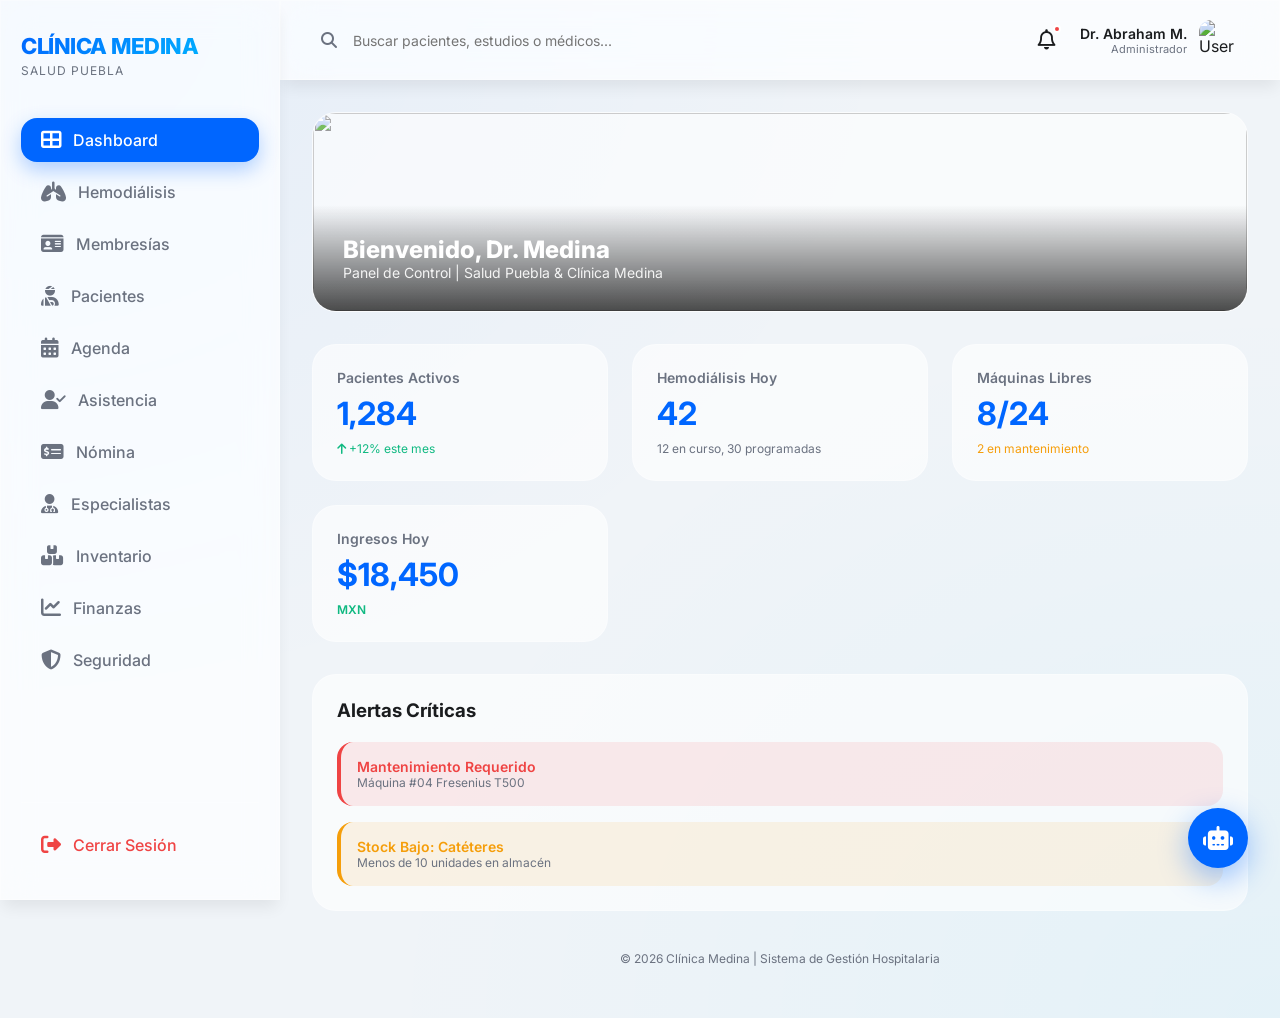
==== proyecto/proyecto/index.html @ ee951083 "Add files via upload" ====
<!DOCTYPE html>
<html lang="es">
<head>
    <meta charset="UTF-8">
    <meta name="viewport" content="width=device-width, initial-scale=1.0">
    <title>Salud Puebla | Clínica Medina OS</title>
    <link rel="stylesheet" href="style.css">
    <link rel="stylesheet" href="https://cdnjs.cloudflare.com/ajax/libs/font-awesome/6.4.0/css/all.min.css">
    <link href="https://fonts.googleapis.com/css2?family=Inter:wght@300;400;500;600;700;800&display=swap" rel="stylesheet">
    <script src="https://cdn.jsdelivr.net/npm/chart.js"></script>
    <script src="https://cdnjs.cloudflare.com/ajax/libs/html2pdf.js/0.10.1/html2pdf.bundle.min.js"></script>
</head>
<body>
    <div id="app">
        <!-- Sidebar Navigation -->
        <aside class="glass">
            <div class="brand">
                <h1>CLÍNICA MEDINA</h1>
                <p>Salud Puebla</p>
            </div>
            
            <nav class="nav-links">
                <a class="nav-item active" data-page="dashboard">
                    <i class="fas fa-th-large"></i>
                    <span>Dashboard</span>
                </a>
                <a class="nav-item" data-page="hemodialysis">
                    <i class="fas fa-lungs"></i>
                    <span>Hemodiálisis</span>
                </a>
                <a class="nav-item" data-page="memberships">
                    <i class="fas fa-id-card"></i>
                    <span>Membresías</span>
                </a>
                <a class="nav-item" data-page="patients">
                    <i class="fas fa-user-injured"></i>
                    <span>Pacientes</span>
                </a>
                <a class="nav-item" data-page="schedule">
                    <i class="fas fa-calendar-alt"></i>
                    <span>Agenda</span>
                </a>
                <a class="nav-item" data-page="attendance">
                    <i class="fas fa-user-check"></i>
                    <span>Asistencia</span>
                </a>
                <a class="nav-item" data-page="payroll">
                    <i class="fas fa-money-check-alt"></i>
                    <span>Nómina</span>
                </a>
                <a class="nav-item" data-page="specialists">
                    <i class="fas fa-user-md"></i>
                    <span>Especialistas</span>
                </a>
                <a class="nav-item" data-page="inventory">
                    <i class="fas fa-boxes"></i>
                    <span>Inventario</span>
                </a>
                <a class="nav-item" data-page="financial">
                    <i class="fas fa-chart-line"></i>
                    <span>Finanzas</span>
                </a>
                <a class="nav-item" data-page="security">
                    <i class="fas fa-shield-alt"></i>
                    <span>Seguridad</span>
                </a>
            </nav>

            <div style="margin-top: auto; padding-top: 20px; border-top: 1px solid var(--border);">
                <div class="nav-item" style="color: var(--danger);">
                    <i class="fas fa-sign-out-alt"></i>
                    <span>Cerrar Sesión</span>
                </div>
            </div>
        </aside>

        <!-- Main Content Wrapper -->
        <header class="glass">
            <div class="header-search">
                <i class="fas fa-search" style="color: var(--text-secondary); margin-right: 12px;"></i>
                <input type="text" placeholder="Buscar pacientes, estudios o médicos..." style="background: transparent; border: none; outline: none; width: 300px; font-size: 14px;">
            </div>
            <div class="header-actions" style="display: flex; align-items: center; gap: 24px;">
                <div class="notification-bell" style="position: relative; cursor: pointer;">
                    <i class="far fa-bell" style="font-size: 20px;"></i>
                    <span style="position: absolute; top: -5px; right: -5px; background: var(--danger); width: 8px; height: 8px; border-radius: 50%; border: 2px solid white;"></span>
                </div>
                <div class="user-profile" style="display: flex; align-items: center; gap: 12px; cursor: pointer;">
                    <div style="text-align: right;">
                        <p style="font-size: 14px; font-weight: 600;">Dr. Abraham M.</p>
                        <p style="font-size: 11px; color: var(--text-secondary);">Administrador</p>
                    </div>
                    <img src="https://ui-avatars.com/api/?name=Abraham+Medina&background=0066FF&color=fff" alt="User" style="width: 40px; height: 40px; border-radius: 12px; object-fit: cover;">
                </div>
            </div>
        </header>

        <main id="main-content">
            <!-- Sections will be injected here via script.js or defined as hidden divs -->
            
            <!-- Dashboard Overview -->
            <section id="page-dashboard" class="page-section active fade-in">
                <div class="glass-card" style="margin-bottom: 32px; padding: 0; overflow: hidden; height: 200px; position: relative;">
                    <img src="/Users/Bi5M/.gemini/antigravity/brain/7ccee8db-44fe-4745-b122-daf04850807d/hospital_dashboard_hero_1778372550651.png" style="width: 100%; height: 100%; object-fit: cover; opacity: 0.8;">
                    <div style="position: absolute; bottom: 0; left: 0; width: 100%; padding: 30px; background: linear-gradient(transparent, rgba(0,0,0,0.7)); color: white;">
                        <h2 style="font-weight: 800;">Bienvenido, Dr. Medina</h2>
                        <p style="font-size: 14px; opacity: 0.9;">Panel de Control | Salud Puebla & Clínica Medina</p>
                    </div>
                </div>

                <div class="stats-grid">
                    <div class="glass-card stat-card">
                        <span class="stat-label">Pacientes Activos</span>
                        <span class="stat-value">1,284</span>
                        <span style="font-size: 12px; color: var(--success);"><i class="fas fa-arrow-up"></i> +12% este mes</span>
                    </div>
                    <div class="glass-card stat-card">
                        <span class="stat-label">Hemodiálisis Hoy</span>
                        <span class="stat-value">42</span>
                        <span style="font-size: 12px; color: var(--text-secondary);">12 en curso, 30 programadas</span>
                    </div>
                    <div class="glass-card stat-card">
                        <span class="stat-label">Máquinas Libres</span>
                        <span class="stat-value">8/24</span>
                        <span style="font-size: 12px; color: var(--warning);">2 en mantenimiento</span>
                    </div>
                    <div class="glass-card stat-card">
                        <span class="stat-label">Ingresos Hoy</span>
                        <span class="stat-value">$18,450</span>
                        <span style="font-size: 12px; color: var(--success); font-weight: 600;">MXN</span>
                    </div>
                </div>

                <div style="margin-top: 24px;">
                    <div class="glass-card">
                        <h3 style="font-weight: 700; margin-bottom: 20px;">Alertas Críticas</h3>
                        <div style="display: flex; flex-direction: column; gap: 16px;">
                            <div style="background: rgba(239, 68, 68, 0.1); padding: 16px; border-radius: 16px; border-left: 4px solid var(--danger);">
                                <p style="font-weight: 600; font-size: 14px; color: var(--danger);">Mantenimiento Requerido</p>
                                <p style="font-size: 12px; color: var(--text-secondary);">Máquina #04 Fresenius T500</p>
                            </div>
                            <div style="background: rgba(245, 158, 11, 0.1); padding: 16px; border-radius: 16px; border-left: 4px solid var(--warning);">
                                <p style="font-weight: 600; font-size: 14px; color: var(--warning);">Stock Bajo: Catéteres</p>
                                <p style="font-size: 12px; color: var(--text-secondary);">Menos de 10 unidades en almacén</p>
                            </div>
                        </div>
                    </div>
                </div>
            </section>

            <!-- Other pages will be added dynamically or pre-defined -->
            <section id="page-hemodialysis" class="page-section fade-in">
                <h2 style="margin-bottom: 24px; font-weight: 800;">Panel de Control Hemodiálisis</h2>
                <div class="stats-grid" id="hemo-machines-grid">
                    <!-- Machines cards will be injected here -->
                </div>
            </section>

            <section id="page-memberships" class="page-section fade-in">
                <h2 style="margin-bottom: 24px; font-weight: 800;">Sistema de Membresías Salud Puebla</h2>
                <div class="stats-grid">
                    <div class="glass-card" style="border-top: 4px solid var(--primary);">
                        <h3>Individual</h3>
                        <p style="font-size: 24px; font-weight: 800; margin: 12px 0;">$350 MXN</p>
                        <ul style="font-size: 13px; color: var(--text-secondary); list-style: none; display: flex; flex-direction: column; gap: 8px;">
                            <li><i class="fas fa-check" style="color: var(--success);"></i> Consulta General Gratis</li>
                            <li><i class="fas fa-check" style="color: var(--success);"></i> 50% Ultrasonido</li>
                            <li><i class="fas fa-check" style="color: var(--success);"></i> 11va Hemodialisis Gratis</li>
                        </ul>
                    </div>
                    <div class="glass-card" style="border-top: 4px solid var(--secondary);">
                        <h3>Dúo</h3>
                        <p style="font-size: 24px; font-weight: 800; margin: 12px 0;">$450 MXN</p>
                        <ul style="font-size: 13px; color: var(--text-secondary); list-style: none; display: flex; flex-direction: column; gap: 8px;">
                            <li><i class="fas fa-check" style="color: var(--success);"></i> Beneficios para 2 personas</li>
                            <li><i class="fas fa-check" style="color: var(--success);"></i> 50% RX y Laboratorio</li>
                            <li><i class="fas fa-check" style="color: var(--success);"></i> Descuentos en Farmacia</li>
                        </ul>
                    </div>
                    <div class="glass-card" style="border-top: 4px solid var(--accent);">
                        <h3>Familiar</h3>
                        <p style="font-size: 24px; font-weight: 800; margin: 12px 0;">$499 MXN</p>
                        <ul style="font-size: 13px; color: var(--text-secondary); list-style: none; display: flex; flex-direction: column; gap: 8px;">
                            <li><i class="fas fa-check" style="color: var(--success);"></i> Hasta 4 integrantes</li>
                            <li><i class="fas fa-check" style="color: var(--success);"></i> 20% en Especialistas</li>
                            <li><i class="fas fa-check" style="color: var(--success);"></i> Ambulancia 24/7</li>
                        </ul>
                    </div>
                </div>
                
                <div class="glass-card" style="margin-top: 32px;">
                    <div style="display: flex; justify-content: space-between; align-items: center; margin-bottom: 24px;">
                        <h3 style="font-weight: 700;">Verificación de Membresía</h3>
                        <button class="glass" style="padding: 10px 20px; border-radius: 12px; background: var(--primary); color: white; border: none; font-weight: 600; cursor: pointer;">
                            <i class="fas fa-qrcode"></i> Escanear QR
                        </button>
                    </div>
                    <table style="width: 100%; border-collapse: collapse; text-align: left;">
                        <thead>
                            <tr style="color: var(--text-secondary); font-size: 12px; text-transform: uppercase; letter-spacing: 1px;">
                                <th style="padding: 16px 0;">Socio</th>
                                <th>ID Membresía</th>
                                <th>Tipo</th>
                                <th>Vencimiento</th>
                                <th>Estado</th>
                                <th>Acciones</th>
                            </tr>
                        </thead>
                        <tbody id="membership-list" style="font-size: 14px;">
                            <!-- Members injected here -->
                        </tbody>
                    </table>
                </div>
            </section>
            <section id="page-patients" class="page-section fade-in">
                <div style="display: flex; justify-content: space-between; align-items: center; margin-bottom: 24px;">
                    <h2 style="font-weight: 800;">Gestión de Pacientes</h2>
                    <button class="glass" onclick="openModal('add-patient-modal')" style="padding: 10px 20px; border-radius: 12px; background: var(--primary); color: white; border: none; font-weight: 600; cursor: pointer;">
                        <i class="fas fa-plus"></i> Nuevo Paciente
                    </button>
                </div>
                <div class="glass-card">
                    <div style="display: grid; grid-template-columns: repeat(auto-fill, minmax(300px, 1fr)); gap: 20px;" id="patients-list">
                        <!-- Patient profiles will be injected here -->
                    </div>
                </div>
            </section>

            <section id="page-specialists" class="page-section fade-in">
                <h2 style="margin-bottom: 24px; font-weight: 800;">Directorio de Especialistas</h2>
                <div style="display: grid; grid-template-columns: repeat(auto-fill, minmax(280px, 1fr)); gap: 24px;" id="specialists-grid">
                    <!-- Specialist cards injected here -->
                </div>
            </section>

            <section id="page-inventory" class="page-section fade-in">
                <div style="display: flex; justify-content: space-between; align-items: center; margin-bottom: 24px;">
                    <div>
                        <h2 style="font-weight: 800;">Inventario y Farmacia</h2>
                        <p style="color: var(--text-secondary); font-size: 14px;">Control de medicamentos e insumos de hemodiálisis</p>
                    </div>
                    <div style="display: flex; gap: 12px;">
                        <button class="glass" onclick="openModal('medina-inv-movement-modal')" style="padding: 10px 20px; border-radius: 12px; background: rgba(0, 102, 255, 0.1); color: var(--primary); border: 1px solid var(--primary); font-weight: 600; cursor: pointer;">
                            <i class="fas fa-exchange-alt"></i> Entrada/Salida
                        </button>
                        <button class="glass" onclick="openModal('medina-product-modal')" style="padding: 10px 20px; border-radius: 12px; background: var(--primary); color: white; border: none; font-weight: 600; cursor: pointer;">
                            <i class="fas fa-plus"></i> Nuevo Producto
                        </button>
                    </div>
                </div>

                <div class="stats-grid">
                    <div class="glass-card">
                        <span class="stat-label">Productos Totales</span>
                        <span class="stat-value" id="inv-total-products">0</span>
                    </div>
                    <div class="glass-card">
                        <span class="stat-label">Stock Crítico</span>
                        <span class="stat-value" id="inv-critical-stock" style="color: var(--danger);">0</span>
                    </div>
                    <div class="glass-card">
                        <span class="stat-label">Movimientos Hoy</span>
                        <span class="stat-value" id="inv-movements-today">0</span>
                    </div>
                </div>

                <div class="glass-card" style="margin-top: 24px;">
                    <h3 style="margin-bottom: 20px;">Existencias en Almacén</h3>
                    <div style="overflow-x: auto;">
                        <table style="width: 100%; border-collapse: collapse; text-align: left;">
                            <thead>
                                <tr style="color: var(--text-secondary); font-size: 11px; text-transform: uppercase;">
                                    <th style="padding: 12px 0;">Producto</th>
                                    <th>Categoría</th>
                                    <th>Lote</th>
                                    <th>Caducidad</th>
                                    <th>Gramaje</th>
                                    <th>Stock</th>
                                    <th>Acciones</th>
                                </tr>
                            </thead>
                            <tbody id="medina-inventory-tbody" style="font-size: 13px;"></tbody>
                        </table>
                    </div>
                </div>

                <div class="glass-card" style="margin-top: 24px;">
                    <h3 style="margin-bottom: 20px;">Historial de Movimientos</h3>
                    <div style="overflow-x: auto;">
                        <table style="width: 100%; border-collapse: collapse; text-align: left;">
                            <thead>
                                <tr style="color: var(--text-secondary); font-size: 11px; text-transform: uppercase;">
                                    <th style="padding: 12px 0;">Fecha</th>
                                    <th>Producto</th>
                                    <th>Tipo</th>
                                    <th>Cantidad</th>
                                    <th>Usuario</th>
                                </tr>
                            </thead>
                            <tbody id="medina-inv-movements-tbody" style="font-size: 13px;"></tbody>
                        </table>
                    </div>
                </div>
            </section>

            <section id="page-financial" class="page-section fade-in">
                <div style="display: flex; justify-content: space-between; align-items: center; margin-bottom: 24px;">
                    <h2 style="font-weight: 800;">Panel Financiero</h2>
                    <button class="glass" onclick="resetMedinaFinances()" style="padding: 10px 20px; border-radius: 12px; background: rgba(239, 68, 68, 0.1); color: var(--danger); border: 1px solid var(--danger); font-weight: 600; cursor: pointer;">
                        <i class="fas fa-sync-alt"></i> Reiniciar Mes
                    </button>
                </div>
                
                <div class="stats-grid">
                    <div class="glass-card">
                        <span class="stat-label">Ingresos Mensuales</span>
                        <span class="stat-value" id="medina-total-ingresos">$0</span>
                        <span style="font-size: 12px; color: var(--success);">Actualizado automáticamente</span>
                    </div>
                    <div class="glass-card">
                        <span class="stat-label">Egresos Mensuales (Gastos)</span>
                        <span class="stat-value" id="medina-total-gastos">$0</span>
                        <span style="font-size: 12px; color: var(--danger);">Gestionados este mes</span>
                    </div>
                    <div class="glass-card">
                        <span class="stat-label">Balance Neto</span>
                        <span class="stat-value" id="medina-balance-neto">$0</span>
                        <span id="medina-balance-status" style="font-size: 12px;">Saldo del periodo</span>
                    </div>
                </div>

                <!-- Ingresos y Egresos Forms -->
                <div style="display: grid; grid-template-columns: 1fr 1fr; gap: 24px; margin-top: 24px;">
                    <div class="glass-card">
                        <h3 style="margin-bottom: 20px; color: var(--success);">+ Registrar Ingreso</h3>
                        <div style="display: flex; flex-direction: column; gap: 15px;">
                            <input type="text" id="m-i-concepto" placeholder="Concepto de Ingreso" class="glass" style="padding: 12px; border-radius: 10px; border: 1px solid var(--border); outline: none;">
                            <div style="display: flex; gap: 10px;">
                                <input type="number" id="m-i-cantidad" placeholder="Monto ($)" class="glass" style="flex: 1; padding: 12px; border-radius: 10px; border: 1px solid var(--border); outline: none;">
                                <input type="date" id="m-i-fecha" class="glass" style="flex: 1; padding: 12px; border-radius: 10px; border: 1px solid var(--border); outline: none;">
                            </div>
                            <button onclick="saveMedinaIngreso()" style="width: 100%; padding: 12px; border-radius: 12px; background: var(--success); color: white; border: none; font-weight: 600; cursor: pointer;">
                                <i class="fas fa-plus-circle"></i> Guardar Ingreso
                            </button>
                        </div>
                    </div>
                    <div class="glass-card">
                        <h3 style="margin-bottom: 20px; color: var(--danger);">- Registrar Egreso</h3>
                        <div style="display: flex; flex-direction: column; gap: 15px;">
                            <input type="text" id="m-g-concepto" placeholder="Concepto de Gasto" class="glass" style="padding: 12px; border-radius: 10px; border: 1px solid var(--border); outline: none;">
                            <input type="text" id="m-g-motivo" placeholder="Motivo/Detalle" class="glass" style="padding: 12px; border-radius: 10px; border: 1px solid var(--border); outline: none;">
                            <div style="display: flex; gap: 10px;">
                                <input type="number" id="m-g-cantidad" placeholder="Monto ($)" class="glass" style="flex: 1; padding: 12px; border-radius: 10px; border: 1px solid var(--border); outline: none;">
                                <input type="date" id="m-g-fecha" class="glass" style="flex: 1; padding: 12px; border-radius: 10px; border: 1px solid var(--border); outline: none;">
                            </div>
                            <button onclick="saveMedinaGasto()" style="width: 100%; padding: 12px; border-radius: 12px; background: var(--danger); color: white; border: none; font-weight: 600; cursor: pointer;">
                                <i class="fas fa-minus-circle"></i> Guardar Gasto
                            </button>
                        </div>
                    </div>
                </div>

                <!-- History Tables -->
                <div style="display: grid; grid-template-columns: 1fr 1fr; gap: 24px; margin-top: 24px;">
                    <div class="glass-card">
                        <h3 style="margin-bottom: 20px;">Historial de Ingresos</h3>
                        <div style="overflow-x: auto; max-height: 400px;">
                            <table style="width: 100%; border-collapse: collapse; text-align: left;">
                                <thead>
                                    <tr style="color: var(--text-secondary); font-size: 11px; text-transform: uppercase;">
                                        <th style="padding: 12px 0;">Fecha</th>
                                        <th>Concepto</th>
                                        <th>Monto</th>
                                        <th></th>
                                    </tr>
                                </thead>
                                <tbody id="medina-ingresos-tbody" style="font-size: 13px;"></tbody>
                            </table>
                        </div>
                    </div>
                    <div class="glass-card">
                        <h3 style="margin-bottom: 20px;">Historial de Egresos</h3>
                        <div style="overflow-x: auto; max-height: 400px;">
                            <table style="width: 100%; border-collapse: collapse; text-align: left;">
                                <thead>
                                    <tr style="color: var(--text-secondary); font-size: 11px; text-transform: uppercase;">
                                        <th style="padding: 12px 0;">Fecha</th>
                                        <th>Concepto</th>
                                        <th>Monto</th>
                                        <th></th>
                                    </tr>
                                </thead>
                                <tbody id="medina-gastos-tbody" style="font-size: 13px;"></tbody>
                            </table>
                        </div>
                    </div>
                </div>
            </section>

            <section id="page-schedule" class="page-section fade-in">
                <div style="display: flex; justify-content: space-between; align-items: center; margin-bottom: 24px;">
                    <div>
                        <h2 style="font-weight: 800;">Agenda de Hemodiálisis</h2>
                        <p style="color: var(--text-secondary); font-size: 14px;">Control de máquinas y turnos semanales</p>
                    </div>
                    <div style="display: flex; gap: 20px;">
                        <div class="glass-card" style="padding: 10px 20px; display: flex; flex-direction: column; align-items: center;">
                            <span style="font-size: 11px; color: var(--text-secondary);">PACIENTES</span>
                            <span id="medina-count-patients" style="font-size: 18px; font-weight: 800;">0</span>
                        </div>
                        <div class="glass-card" style="padding: 10px 20px; display: flex; flex-direction: column; align-items: center;">
                            <span style="font-size: 11px; color: var(--text-secondary);">LIBRES</span>
                            <span id="medina-count-available" style="font-size: 18px; font-weight: 800;">0</span>
                        </div>
                    </div>
                </div>
                <div class="glass-card" id="medinaAgendaContainer" style="padding: 0; overflow: hidden; height: calc(100vh - 250px);"></div>
            </section>

            <!-- Attendance Section -->
            <section id="page-attendance" class="page-section fade-in">
                <div style="display: flex; justify-content: space-between; align-items: center; margin-bottom: 24px;">
                    <div>
                        <h2 style="font-weight: 800;">Control de Asistencia</h2>
                        <p style="color: var(--text-secondary); font-size: 14px;">Registro biométrico de entrada y salida del personal</p>
                    </div>
                </div>

                <div style="display: grid; grid-template-columns: 1fr 2fr; gap: 24px;">
                    <div class="glass-card">
                        <h3 style="margin-bottom: 20px;">Registrar Asistencia</h3>
                        <div style="display: flex; flex-direction: column; gap: 15px;">
                            <input type="text" id="att-staff-name" placeholder="Nombre Completo" class="glass" style="padding: 12px; border-radius: 10px; border: 1px solid var(--border); outline: none;">
                            <select id="att-type" class="glass" style="padding: 12px; border-radius: 10px; border: 1px solid var(--border);">
                                <option value="Entrada">Entrada</option>
                                <option value="Salida">Salida</option>
                            </select>
                            
                            <!-- Camera Preview -->
                            <div id="camera-container" class="glass" style="width: 100%; aspect-ratio: 4/3; border-radius: 12px; overflow: hidden; position: relative; background: #000; border: 1px solid var(--border);">
                                <video id="att-video" autoplay playsinline style="width: 100%; height: 100%; object-fit: cover;"></video>
                                <div id="camera-overlay" style="position: absolute; top: 10px; left: 10px; padding: 4px 10px; background: var(--primary); color: white; border-radius: 6px; font-size: 10px;">CÁMARA LISTA</div>
                                <button onclick="initMedinaCamera()" style="position: absolute; top: 10px; right: 10px; padding: 6px 12px; background: rgba(255,255,255,0.2); backdrop-filter: blur(10px); color: white; border: 1px solid rgba(255,255,255,0.3); border-radius: 8px; font-size: 10px; cursor: pointer; font-weight: 600;">
                                    <i class="fas fa-sync"></i> ACTIVAR CÁMARA
                                </button>
                            </div>
                            <canvas id="att-canvas" style="display: none;"></canvas>

                            <button onclick="registerMedinaAttendance()" style="width: 100%; padding: 12px; border-radius: 12px; background: var(--primary); color: white; border: none; font-weight: 600; cursor: pointer;">
                                <i class="fas fa-camera"></i> Registrar y Tomar Foto
                            </button>
                        </div>
                    </div>

                    <div class="glass-card">
                        <h3 style="margin-bottom: 20px;">Bitácora de Hoy</h3>
                        <div style="overflow-x: auto; max-height: 500px;">
                            <table style="width: 100%; border-collapse: collapse; text-align: left;">
                                <thead>
                                    <tr style="color: var(--text-secondary); font-size: 11px; text-transform: uppercase;">
                                        <th style="padding: 12px 0;">Foto</th>
                                        <th>Nombre</th>
                                        <th>Tipo</th>
                                        <th>Hora</th>
                                        <th>Acciones</th>
                                    </tr>
                                </thead>
                                <tbody id="medina-attendance-tbody" style="font-size: 13px;"></tbody>
                            </table>
                        </div>
                    </div>
                </div>
            </section>

            <!-- Payroll Section -->
            <section id="page-payroll" class="page-section fade-in">
                <div style="display: flex; justify-content: space-between; align-items: center; margin-bottom: 24px;">
                    <div>
                        <h2 style="font-weight: 800;">Gestión de Nómina</h2>
                        <p style="color: var(--text-secondary); font-size: 14px;">Administración de salarios y compensaciones del personal</p>
                    </div>
                    <button class="glass" id="btn-add-payroll" onclick="addMedinaPayrollEmployee()" style="padding: 10px 20px; border-radius: 12px; background: var(--primary); color: white; border: none; font-weight: 600; cursor: pointer;">
                        <i class="fas fa-plus"></i> Agregar Personal
                    </button>
                </div>

                <div style="display: grid; grid-template-columns: 300px 1fr; gap: 24px; min-height: 500px;">
                    <!-- Employee List -->
                    <div class="glass-card" style="padding: 0; overflow: hidden; display: flex; flex-direction: column;">
                        <div style="padding: 20px; border-bottom: 1px solid var(--border);">
                            <h4 style="font-weight: 700;">Personal (<span id="payroll-count">0</span>/10)</h4>
                        </div>
                        <div id="payroll-list" style="flex: 1; overflow-y: auto;">
                            <!-- List of employees -->
                        </div>
                    </div>

                    <!-- Breakdown Detail -->
                    <div id="payroll-detail-container" class="glass-card" style="display: none; flex-direction: column; gap: 20px;">
                        <div style="display: flex; justify-content: space-between; align-items: center;">
                            <h3 id="p-det-name" style="font-weight: 800; color: var(--primary);">Nombre del Empleado</h3>
                            <div style="display: flex; gap: 10px;">
                                <button onclick="downloadMedinaPayrollPDF()" style="background: rgba(0,102,255,0.1); border: 1px solid var(--primary); color: var(--primary); padding: 8px 15px; border-radius: 10px; cursor: pointer; font-size: 13px; font-weight: 600;">
                                    <i class="fas fa-file-pdf"></i> PDF
                                </button>
                                <button onclick="deleteMedinaPayrollEmployee()" style="background: transparent; border: none; color: var(--danger); cursor: pointer; font-size: 14px;">
                                    <i class="fas fa-trash"></i>
                                </button>
                            </div>
                        </div>

                        <!-- Period and Date -->
                        <div style="display: grid; grid-template-columns: 2fr 1fr; gap: 20px;">
                            <div class="glass" style="padding: 12px 15px; border-radius: 12px;">
                                <label style="font-size: 10px; color: var(--text-secondary); display: block; margin-bottom: 5px; font-weight: 700; text-transform: uppercase;">Periodo de Nómina (ej. Quincena 1-15)</label>
                                <input type="text" id="p-det-periodo" class="glass" placeholder="Quincena del 1-15 de Mayo" style="width: 100%; border: none; background: transparent; font-weight: 600; outline: none; border-bottom: 1px solid var(--border);">
                            </div>
                            <div class="glass" style="padding: 12px 15px; border-radius: 12px;">
                                <label style="font-size: 10px; color: var(--text-secondary); display: block; margin-bottom: 5px; font-weight: 700; text-transform: uppercase;">Fecha de Pago</label>
                                <input type="date" id="p-det-fecha-pago" class="glass" style="width: 100%; border: none; background: transparent; font-weight: 600; outline: none; border-bottom: 1px solid var(--border);">
                            </div>
                        </div>

                        <div style="display: grid; grid-template-columns: repeat(3, 1fr); gap: 20px;">
                            <div class="glass" style="padding: 20px; border-radius: 16px;">
                                <label style="font-size: 11px; color: var(--text-secondary); text-transform: uppercase; font-weight: 700;">Salario Quincenal</label>
                                <div style="display: flex; align-items: center; gap: 10px; margin-top: 5px;">
                                    <span style="font-size: 16px; font-weight: 700; color: var(--success);">$</span>
                                    <input type="number" id="p-det-quincena" oninput="updatePayrollCalculations()" class="glass" style="border: none; background: transparent; font-size: 20px; font-weight: 800; width: 100%; color: var(--text-primary); outline: none;">
                                </div>
                            </div>
                            <div class="glass" style="padding: 20px; border-radius: 16px; background: rgba(0,0,0,0.02);">
                                <label style="font-size: 11px; color: var(--text-secondary); text-transform: uppercase; font-weight: 700;">Diario (Auto)</label>
                                <div style="display: flex; align-items: center; gap: 10px; margin-top: 5px;">
                                    <span style="font-size: 16px; font-weight: 700; opacity: 0.5;">$</span>
                                    <input type="text" id="p-det-diario" readonly class="glass" style="border: none; background: transparent; font-size: 20px; font-weight: 800; width: 100%; outline: none; cursor: default;">
                                </div>
                            </div>
                            <div class="glass" style="padding: 20px; border-radius: 16px; background: rgba(0,0,0,0.02);">
                                <label style="font-size: 11px; color: var(--text-secondary); text-transform: uppercase; font-weight: 700;">Hora (Auto)</label>
                                <div style="display: flex; align-items: center; gap: 10px; margin-top: 5px;">
                                    <span style="font-size: 16px; font-weight: 700; opacity: 0.5;">$</span>
                                    <input type="text" id="p-det-hora" readonly class="glass" style="border: none; background: transparent; font-size: 20px; font-weight: 800; width: 100%; outline: none; cursor: default;">
                                </div>
                            </div>
                        </div>

                        <div style="display: grid; grid-template-columns: repeat(4, 1fr); gap: 15px;">
                            <div class="glass" style="padding: 12px; border-radius: 16px;">
                                <label style="font-size: 10px; color: var(--text-secondary); display: block; margin-bottom: 5px; font-weight: 700;">Faltas (Días)</label>
                                <input type="number" id="p-det-faltas" oninput="updatePayrollCalculations()" class="glass" style="width: 100%; padding: 8px; border-radius: 8px; border: 1px solid var(--border);">
                                <small style="display: block; margin-top: 5px; color: var(--danger); font-size: 10px; font-weight: 600;">Desc: -$<span id="p-det-faltas-desc">0</span></small>
                            </div>
                            <div class="glass" style="padding: 12px; border-radius: 16px;">
                                <label style="font-size: 10px; color: var(--text-secondary); display: block; margin-bottom: 5px; font-weight: 700;">Desc. Horas</label>
                                <input type="number" id="p-det-h-desc" oninput="updatePayrollCalculations()" class="glass" style="width: 100%; padding: 8px; border-radius: 8px; border: 1px solid var(--border);">
                                <small style="display: block; margin-top: 5px; color: var(--danger); font-size: 10px; font-weight: 600;">Desc: -$<span id="p-det-h-desc-monto">0</span></small>
                            </div>
                            <div class="glass" style="padding: 12px; border-radius: 16px;">
                                <label style="font-size: 10px; color: var(--text-secondary); display: block; margin-bottom: 5px; font-weight: 700;">Extras ($)</label>
                                <input type="number" id="p-det-extras" oninput="updatePayrollCalculations()" class="glass" style="width: 100%; padding: 8px; border-radius: 8px; border: 1px solid var(--border);">
                            </div>
                            <div class="glass" style="padding: 12px; border-radius: 16px;">
                                <label style="font-size: 10px; color: var(--text-secondary); display: block; margin-bottom: 5px; font-weight: 700;">Festivos ($)</label>
                                <input type="number" id="p-det-festivos" oninput="updatePayrollCalculations()" class="glass" style="width: 100%; padding: 8px; border-radius: 8px; border: 1px solid var(--border);">
                            </div>
                        </div>

                        <div style="display: grid; grid-template-columns: 1fr 1fr; gap: 15px;">
                            <div class="glass" style="padding: 12px; border-radius: 16px;">
                                <label style="font-size: 10px; color: var(--text-secondary); display: block; margin-bottom: 5px; font-weight: 700;">Otros Descuentos ($)</label>
                                <input type="number" id="p-det-otros" oninput="updatePayrollCalculations()" class="glass" style="width: 100%; padding: 8px; border-radius: 8px; border: 1px solid var(--border);">
                            </div>
                            <div class="glass" style="padding: 12px; border-radius: 16px;">
                                <label style="font-size: 10px; color: var(--text-secondary); display: block; margin-bottom: 5px; font-weight: 700;">Concepto del Descuento</label>
                                <input type="text" id="p-det-otros-concepto" placeholder="Ej: Préstamo, Uniforme..." class="glass" style="width: 100%; padding: 8px; border-radius: 8px; border: 1px solid var(--border);">
                            </div>
                        </div>

                        <div class="glass" style="padding: 15px; border-radius: 16px; margin-top: 10px;">
                            <label style="font-size: 11px; color: var(--text-secondary); display: block; margin-bottom: 5px; font-weight: 700;">Impuestos (%)</label>
                            <input type="number" id="p-det-impuestos" oninput="updatePayrollCalculations()" class="glass" style="width: 100%; padding: 10px; border-radius: 8px; border: 1px solid var(--border);">
                            <small style="display: block; margin-top: 5px; color: var(--danger); font-weight: 600;">Retención: -$<span id="p-det-impuestos-desc">0</span></small>
                        </div>

                        <div class="glass" style="margin-top: auto; padding: 25px; border-radius: 20px; background: linear-gradient(135deg, var(--primary), var(--secondary)); color: white; display: flex; justify-content: space-between; align-items: center;">
                            <div>
                                <h4 style="text-transform: uppercase; font-size: 12px; opacity: 0.8; font-weight: 700; letter-spacing: 1px;">Total Neto a Pagar</h4>
                                <span style="font-size: 36px; font-weight: 900;">$<span id="p-det-total">0</span></span>
                            </div>
                            <button onclick="saveMedinaPayrollData()" style="padding: 15px 30px; border-radius: 15px; background: white; color: var(--primary); border: none; font-weight: 800; cursor: pointer; box-shadow: 0 10px 20px rgba(0,0,0,0.1);">
                                <i class="fas fa-save"></i> Guardar Nómina
                            </button>
                        </div>
                    </div>

                    <!-- Placeholder if no one selected -->
                    <div id="payroll-placeholder" class="glass-card" style="display: flex; align-items: center; justify-content: center; flex-direction: column; gap: 15px; color: var(--text-secondary); opacity: 0.6;">
                        <i class="fas fa-users" style="font-size: 48px;"></i>
                        <p>Seleccione un empleado para ver el desglose</p>
                    </div>
                </div>
            </section>

            <section id="page-security" class="page-section fade-in">
                <h2 style="margin-bottom: 24px; font-weight: 800;">Seguridad y Acceso</h2>
                <div class="glass-card" style="max-width: 500px;">
                    <h3>Control de Acceso Staff</h3>
                    <p style="color: var(--text-secondary); font-size: 14px; margin-bottom: 20px;">Permisos de administradores.</p>
                    <div style="display: flex; flex-direction: column; gap: 12px;">
                        <div class="glass" style="padding: 15px; border-radius: 12px; display: flex; justify-content: space-between; align-items: center;">
                            <div>
                                <p style="font-weight: 600;">Dr. Abraham Medina</p>
                                <p style="font-size: 12px; color: var(--text-secondary);">Administrador Senior</p>
                            </div>
                            <span style="background: var(--primary); color: white; padding: 4px 10px; border-radius: 8px; font-size: 11px;">FULL ACCESS</span>
                        </div>
                    </div>
                </div>
            </section>

            <footer style="margin-top: auto; padding-top: 40px; text-align: center; color: var(--text-secondary); font-size: 12px; padding-bottom: 20px;">
                <p>&copy; 2026 Clínica Medina | Sistema de Gestión Hospitalaria</p>
            </footer>
        </main>

        <!-- Agenda Modal -->
        <div id="medinaAgendaModal" class="modal-overlay" style="display: none;">
            <div class="glass-card modal-content" style="width: 450px;">
                <div style="display: flex; justify-content: space-between; align-items: center; margin-bottom: 24px;">
                    <h3 id="medina-apm-title">Detalles del Turno</h3>
                    <i class="fas fa-times" onclick="closeMedinaAgendaModal()" style="cursor: pointer; opacity: 0.6;"></i>
                </div>
                <div style="display: flex; flex-direction: column; gap: 15px;">
                    <input type="hidden" id="m-apm-day">
                    <input type="hidden" id="m-apm-time">
                    <input type="hidden" id="m-apm-machine">
                    <input type="text" id="m-apm-name" placeholder="Nombre completo" class="glass" style="padding: 12px; border-radius: 10px; border: 1px solid var(--border); outline: none;">
                    <div style="display: flex; gap: 10px;">
                        <select id="m-apm-type" class="glass" style="flex:1; padding: 12px; border-radius: 10px; border: 1px solid var(--border);">
                            <option value="fijo">Fijo</option>
                            <option value="ocasion">Ocasión</option>
                        </select>
                        <select id="m-apm-status" class="glass" style="flex:1; padding: 12px; border-radius: 10px; border: 1px solid var(--border);">
                            <option value="confirmado">Confirmado</option>
                            <option value="en-sesion">En Sesión</option>
                        </select>
                    </div>
                    <textarea id="m-apm-obs" placeholder="Observaciones..." class="glass" style="padding: 12px; border-radius: 10px; border: 1px solid var(--border); min-height: 80px;"></textarea>
                    <div style="display: flex; gap: 10px;">
                        <button id="m-apm-delete" onclick="deleteMedinaAgendaItem()" style="flex:1; padding: 12px; border-radius: 10px; border: 1px solid var(--danger); color: var(--danger); background: transparent;">Borrar</button>
                        <button onclick="saveMedinaAgendaItem()" style="flex:2; padding: 12px; border-radius: 10px; background: var(--primary); color: white; border: none;">Guardar</button>
                    </div>
                </div>
            </div>
        </div>

        <!-- AI Assistant and other modals -->
        <div id="ai-assistant"><i class="fas fa-robot"></i></div>
        <div id="ai-modal" class="glass" style="position: fixed; bottom: 100px; right: 32px; width: 350px; height: 500px; border-radius: 24px; display: none; z-index: 1001; overflow: hidden; box-shadow: var(--shadow-lg);">
            <div style="padding: 20px; background: var(--primary); color: white; display: flex; justify-content: space-between; align-items: center;">
                <span style="font-weight: 600;">Medina AI Staff</span>
                <i class="fas fa-times" id="close-ai" style="cursor: pointer;"></i>
            </div>
            <div id="ai-chat" style="flex: 1; padding: 20px; overflow-y: auto; display: flex; flex-direction: column; gap: 12px;"></div>
        </div>
    </div>

    <!-- Patient Files Modal -->
    <div id="patient-files-modal" class="modal-overlay" style="display: none;">
        <div class="glass-card modal-content" style="width: 500px;">
            <div style="display: flex; justify-content: space-between; align-items: center; margin-bottom: 20px;">
                <h3 id="modal-patient-name">Expediente</h3>
                <i class="fas fa-times" onclick="closeModal('patient-files-modal')" style="cursor: pointer;"></i>
            </div>
            <div id="files-list" style="display: flex; flex-direction: column; gap: 12px; margin-bottom: 20px;"></div>
            <input type="file" id="file-input" accept="application/pdf" style="display: none;">
            <button class="glass" onclick="document.getElementById('file-input').click()" style="width: 100%; padding: 12px; border-radius: 12px; background: var(--primary); color: white; border: none;">Subir PDF</button>
        </div>
    </div>

    <!-- Add Patient Modal -->
    <div id="add-patient-modal" class="modal-overlay" style="display: none;">
        <div class="glass-card modal-content" style="width: 400px;">
            <div style="display: flex; justify-content: space-between; align-items: center; margin-bottom: 20px;">
                <h3>Nuevo Paciente</h3>
                <i class="fas fa-times" onclick="closeModal('add-patient-modal')" style="cursor: pointer;"></i>
            </div>
            <div style="display: flex; flex-direction: column; gap: 15px;">
                <input type="text" id="new-patient-name" placeholder="Nombre" class="glass" style="padding: 12px; border-radius: 10px; border: 1px solid var(--border);">
                <input type="number" id="new-patient-age" placeholder="Edad" class="glass" style="padding: 12px; border-radius: 10px; border: 1px solid var(--border);">
                <input type="text" id="new-patient-diagnosis" placeholder="Diagnóstico" class="glass" style="padding: 12px; border-radius: 10px; border: 1px solid var(--border);">
                <button onclick="saveNewPatient()" style="width: 100%; padding: 12px; border-radius: 12px; background: var(--primary); color: white; border: none;">Guardar</button>
            </div>
        </div>
    </div>

    <!-- Medina Product Modal -->
    <div id="medina-product-modal" class="modal-overlay" style="display: none;">
        <div class="glass-card modal-content" style="width: 450px;">
            <div style="display: flex; justify-content: space-between; align-items: center; margin-bottom: 24px;">
                <h3 style="font-weight: 700;">Nuevo Producto / Insumo</h3>
                <i class="fas fa-times" onclick="closeModal('medina-product-modal')" style="cursor: pointer; opacity: 0.6;"></i>
            </div>
            <div style="display: flex; flex-direction: column; gap: 15px;">
                <input type="text" id="m-p-name" placeholder="Nombre del Producto" class="glass" style="padding: 12px; border-radius: 10px; border: 1px solid var(--border); outline: none;">
                <select id="m-p-category" class="glass" style="padding: 12px; border-radius: 10px; border: 1px solid var(--border);">
                    <option value="Medicamento">Medicamento</option>
                    <option value="Hemodiálisis">Insumo Hemodiálisis</option>
                    <option value="General">General</option>
                </select>
                <div style="display: flex; gap: 10px;">
                    <input type="text" id="m-p-lote" placeholder="Lote" class="glass" style="flex:1; padding: 12px; border-radius: 10px; border: 1px solid var(--border);">
                    <input type="text" id="m-p-gramaje" placeholder="Gramaje / ML" class="glass" style="flex:1; padding: 12px; border-radius: 10px; border: 1px solid var(--border);">
                </div>
                <div class="form-group">
                    <label style="font-size: 11px; color: var(--text-secondary);">Fecha de Caducidad</label>
                    <input type="date" id="m-p-expiry" class="glass" style="width:100%; padding: 12px; border-radius: 10px; border: 1px solid var(--border);">
                </div>
                <input type="number" id="m-p-stock" placeholder="Stock Inicial" class="glass" style="padding: 12px; border-radius: 10px; border: 1px solid var(--border);">
                <button onclick="saveMedinaProduct()" style="width: 100%; padding: 12px; border-radius: 12px; background: var(--primary); color: white; border: none; font-weight: 600;">
                    <i class="fas fa-save"></i> Guardar Producto
                </button>
            </div>
        </div>
    </div>

    <!-- Medina Movement Modal -->
    <div id="medina-inv-movement-modal" class="modal-overlay" style="display: none;">
        <div class="glass-card modal-content" style="width: 400px;">
            <div style="display: flex; justify-content: space-between; align-items: center; margin-bottom: 24px;">
                <h3 style="font-weight: 700;">Registrar Movimiento</h3>
                <i class="fas fa-times" onclick="closeModal('medina-inv-movement-modal')" style="cursor: pointer; opacity: 0.6;"></i>
            </div>
            <div style="display: flex; flex-direction: column; gap: 15px;">
                <div class="form-group">
                    <label style="font-size: 11px; color: var(--text-secondary);">Seleccionar Producto</label>
                    <select id="m-mov-product" class="glass" style="width:100%; padding: 12px; border-radius: 10px; border: 1px solid var(--border);"></select>
                </div>
                <div class="form-group">
                    <label style="font-size: 11px; color: var(--text-secondary);">Tipo de Movimiento</label>
                    <select id="m-mov-type" class="glass" style="width:100%; padding: 12px; border-radius: 10px; border: 1px solid var(--border);">
                        <option value="entrada">Entrada (+)</option>
                        <option value="salida">Salida (-)</option>
                    </select>
                </div>
                <input type="number" id="m-mov-qty" placeholder="Cantidad" class="glass" style="padding: 12px; border-radius: 10px; border: 1px solid var(--border);">
                <input type="text" id="m-mov-reason" placeholder="Motivo (Ej: Compra, Sesión, Caducado)" class="glass" style="padding: 12px; border-radius: 10px; border: 1px solid var(--border);">
                <button onclick="saveMedinaInvMovement()" style="width: 100%; padding: 12px; border-radius: 12px; background: var(--primary); color: white; border: none; font-weight: 600;">
                    <i class="fas fa-check-circle"></i> Confirmar Movimiento
                </button>
            </div>
        </div>
    </div>

    <script src="script.js"></script>
</body>
</html>
---- proyecto/proyecto/style.css ----
:root {
    /* Color Palette */
    --primary: #0066FF;
    --primary-glow: rgba(0, 102, 255, 0.3);
    --secondary: #00C2FF;
    --accent: #7000FF;
    --background: #F0F4F8;
    --surface: rgba(255, 255, 255, 0.7);
    --sidebar-bg: rgba(255, 255, 255, 0.85);
    --card-bg: rgba(255, 255, 255, 0.6);
    --text-primary: #1A1C1E;
    --text-secondary: #6B7280;
    --success: #10B981;
    --warning: #F59E0B;
    --danger: #EF4444;
    --border: rgba(255, 255, 255, 0.3);
    
    /* Effects */
    --glass: blur(16px) saturate(180%);
    --shadow-sm: 0 4px 6px -1px rgba(0, 0, 0, 0.05);
    --shadow-md: 0 10px 15px -3px rgba(0, 0, 0, 0.07);
    --shadow-lg: 0 20px 25px -5px rgba(0, 0, 0, 0.1);
    --shadow-glow: 0 0 20px var(--primary-glow);
    --primary-gradient: linear-gradient(135deg, #0066FF, #00C2FF);
    
    /* Layout */
    --sidebar-width: 280px;
    --header-height: 80px;
    --radius-lg: 24px;
    --radius-md: 16px;
    --transition: all 0.4s cubic-bezier(0.4, 0, 0.2, 1);
}

* {
    margin: 0;
    padding: 0;
    box-sizing: border-box;
    font-family: 'Inter', -apple-system, BlinkMacSystemFont, 'Segoe UI', Roboto, sans-serif;
}

body {
    background: var(--background);
    background-image: 
        radial-gradient(at 0% 0%, rgba(0, 102, 255, 0.05) 0px, transparent 50%),
        radial-gradient(at 100% 100%, rgba(0, 194, 255, 0.05) 0px, transparent 50%);
    color: var(--text-primary);
    min-height: 100vh;
    overflow-x: hidden;
}

/* Glassmorphism Classes */
.glass {
    background: var(--surface);
    backdrop-filter: var(--glass);
    -webkit-backdrop-filter: var(--glass);
    border: 1px solid var(--border);
    box-shadow: var(--shadow-md);
}

.glass-card {
    background: var(--card-bg);
    backdrop-filter: var(--glass);
    -webkit-backdrop-filter: var(--glass);
    border: 1px solid var(--border);
    border-radius: var(--radius-lg);
    padding: 24px;
    transition: var(--transition);
}

.glass-card:hover {
    transform: translateY(-5px);
    box-shadow: var(--shadow-lg), var(--shadow-glow);
    background: rgba(255, 255, 255, 0.8);
}

/* Layout Structure */
#app {
    display: flex;
    min-height: 100vh;
}

aside {
    width: var(--sidebar-width);
    height: 100vh;
    position: fixed;
    left: 0;
    top: 0;
    z-index: 100;
    padding: 32px 20px;
    display: flex;
    flex-direction: column;
    gap: 40px;
    border-right: 1px solid var(--border);
}

main {
    flex: 1;
    margin-left: var(--sidebar-width);
    padding: 32px;
    padding-top: calc(var(--header-height) + 32px);
    transition: var(--transition);
}

header {
    height: var(--header-height);
    position: fixed;
    top: 0;
    right: 0;
    left: var(--sidebar-width);
    z-index: 90;
    padding: 0 40px;
    display: flex;
    align-items: center;
    justify-content: space-between;
    border-bottom: 1px solid var(--border);
}

/* Navigation */
.nav-links {
    display: flex;
    flex-direction: column;
    gap: 8px;
}

.nav-item {
    display: flex;
    align-items: center;
    gap: 12px;
    padding: 12px 20px;
    border-radius: var(--radius-md);
    text-decoration: none;
    color: var(--text-secondary);
    font-weight: 500;
    transition: var(--transition);
    cursor: pointer;
}

.nav-item i {
    font-size: 20px;
}

.nav-item:hover {
    background: rgba(0, 102, 255, 0.05);
    color: var(--primary);
}

.nav-item.active {
    background: var(--primary);
    color: white;
    box-shadow: 0 8px 20px rgba(0, 102, 255, 0.3);
}

/* Branding */
.brand {
    display: flex;
    flex-direction: column;
    gap: 4px;
}

.brand h1 {
    font-size: 22px;
    font-weight: 800;
    background: linear-gradient(135deg, var(--primary), var(--secondary));
    -webkit-background-clip: text;
    -webkit-text-fill-color: transparent;
    letter-spacing: -0.5px;
}

.brand p {
    font-size: 12px;
    color: var(--text-secondary);
    text-transform: uppercase;
    letter-spacing: 1px;
}

/* Stats Grid */
.stats-grid {
    display: grid;
    grid-template-columns: repeat(auto-fit, minmax(240px, 1fr));
    gap: 24px;
    margin-bottom: 32px;
}

.stat-card {
    display: flex;
    flex-direction: column;
    gap: 8px;
}

.stat-value {
    font-size: 32px;
    font-weight: 700;
    color: var(--primary);
}

.stat-label {
    font-size: 14px;
    color: var(--text-secondary);
    font-weight: 600;
}

/* Animations */
@keyframes fadeIn {
    from { opacity: 0; transform: translateY(20px); }
    to { opacity: 1; transform: translateY(0); }
}

.fade-in {
    animation: fadeIn 0.6s cubic-bezier(0.4, 0, 0.2, 1) forwards;
}

/* Section Containers */
.page-section {
    display: none;
}

.page-section.active {
    display: block;
}

/* Floating AI Assistant */
#ai-assistant {
    position: fixed;
    bottom: 32px;
    right: 32px;
    width: 60px;
    height: 60px;
    border-radius: 50%;
    background: var(--primary);
    display: flex;
    align-items: center;
    justify-content: center;
    color: white;
    cursor: pointer;
    box-shadow: 0 10px 30px rgba(0, 102, 255, 0.4);
    z-index: 1000;
    transition: var(--transition);
}

#ai-assistant:hover {
    transform: scale(1.1) rotate(15deg);
}

#ai-assistant i {
    font-size: 24px;
}

/* Modal Overlay */
.modal-overlay {
    position: fixed;
    top: 0;
    left: 0;
    width: 100%;
    height: 100%;
    background: rgba(0, 0, 0, 0.4);
    backdrop-filter: blur(8px);
    display: flex;
    align-items: center;
    justify-content: center;
    z-index: 2000;
}

.modal-content {
    animation: fadeIn 0.3s ease-out;
}

/* Responsive */
@media (max-width: 1024px) {
    aside {
        width: 80px;
        padding: 32px 10px;
    }
    aside .brand h1, aside .brand p, aside .nav-item span {
        display: none;
    }
    main {
        margin-left: 80px;
    }
    header {
        left: 80px;
    }
}

/* Agenda Grid Styling */
#medinaAgendaContainer {
    background: transparent;
    display: flex;
    flex-direction: column;
}

.medina-agenda-grid {
    display: flex;
    flex-direction: column;
    height: 100%;
}

.medina-agenda-header {
    display: grid;
    grid-template-columns: 100px repeat(6, 1fr);
    background: rgba(255, 255, 255, 0.4);
    border-bottom: 1px solid var(--border);
}

.medina-agenda-row {
    display: grid;
    grid-template-columns: 100px repeat(6, 1fr);
    border-bottom: 1px solid var(--border);
    min-height: 150px;
}

.m-time-cell {
    display: flex;
    align-items: center;
    justify-content: center;
    background: rgba(255, 255, 255, 0.2);
    font-weight: 800;
    font-size: 14px;
    color: var(--primary);
}

.m-day-col {
    padding: 15px;
    text-align: center;
    font-weight: 700;
    font-size: 12px;
    color: var(--text-secondary);
    text-transform: uppercase;
}

.m-agenda-cell {
    padding: 10px;
    border-left: 1px solid var(--border);
}

.m-machine-grid {
    display: grid;
    grid-template-columns: 1fr 1fr;
    gap: 8px;
    height: 100%;
}

.m-machine-slot {
    background: rgba(255, 255, 255, 0.3);
    border: 1px solid var(--border);
    border-radius: 12px;
    padding: 8px;
    display: flex;
    flex-direction: column;
    gap: 4px;
    transition: var(--transition);
    min-height: 60px;
    cursor: pointer;
}

.m-machine-slot:hover {
    background: rgba(255, 255, 255, 0.6);
    transform: translateY(-2px);
}

.m-machine-slot.empty {
    border-style: dashed;
    align-items: center;
    justify-content: center;
    opacity: 0.6;
}

.m-machine-slot.empty:hover {
    opacity: 1;
    border-color: var(--primary);
}

.m-slot-label {
    font-size: 9px;
    font-weight: 800;
    color: var(--text-secondary);
    opacity: 0.5;
}

.m-patient-card {
    display: flex;
    flex-direction: column;
    gap: 4px;
}

.m-patient-name {
    font-size: 12px;
    font-weight: 700;
    white-space: nowrap;
    overflow: hidden;
    text-overflow: ellipsis;
}

.m-patient-status {
    font-size: 9px;
    padding: 2px 8px;
    border-radius: 50px;
    align-self: flex-start;
    font-weight: 700;
    text-transform: uppercase;
}

.status-confirmado { background: rgba(16, 185, 129, 0.1); color: var(--success); }
.status-en-camino { background: rgba(245, 158, 11, 0.1); color: var(--warning); }
.status-en-sesion { background: rgba(0, 102, 255, 0.1); color: var(--primary); }

.m-machine-slot.drag-over {
    background: var(--primary-glow);
    border-color: var(--primary);
}

.payroll-item:hover {
    background: rgba(0, 102, 255, 0.05);
}

.payroll-item.active {
    background: var(--primary) !important;
    color: white !important;
}

.payroll-item.active div {
    color: white !important;
}
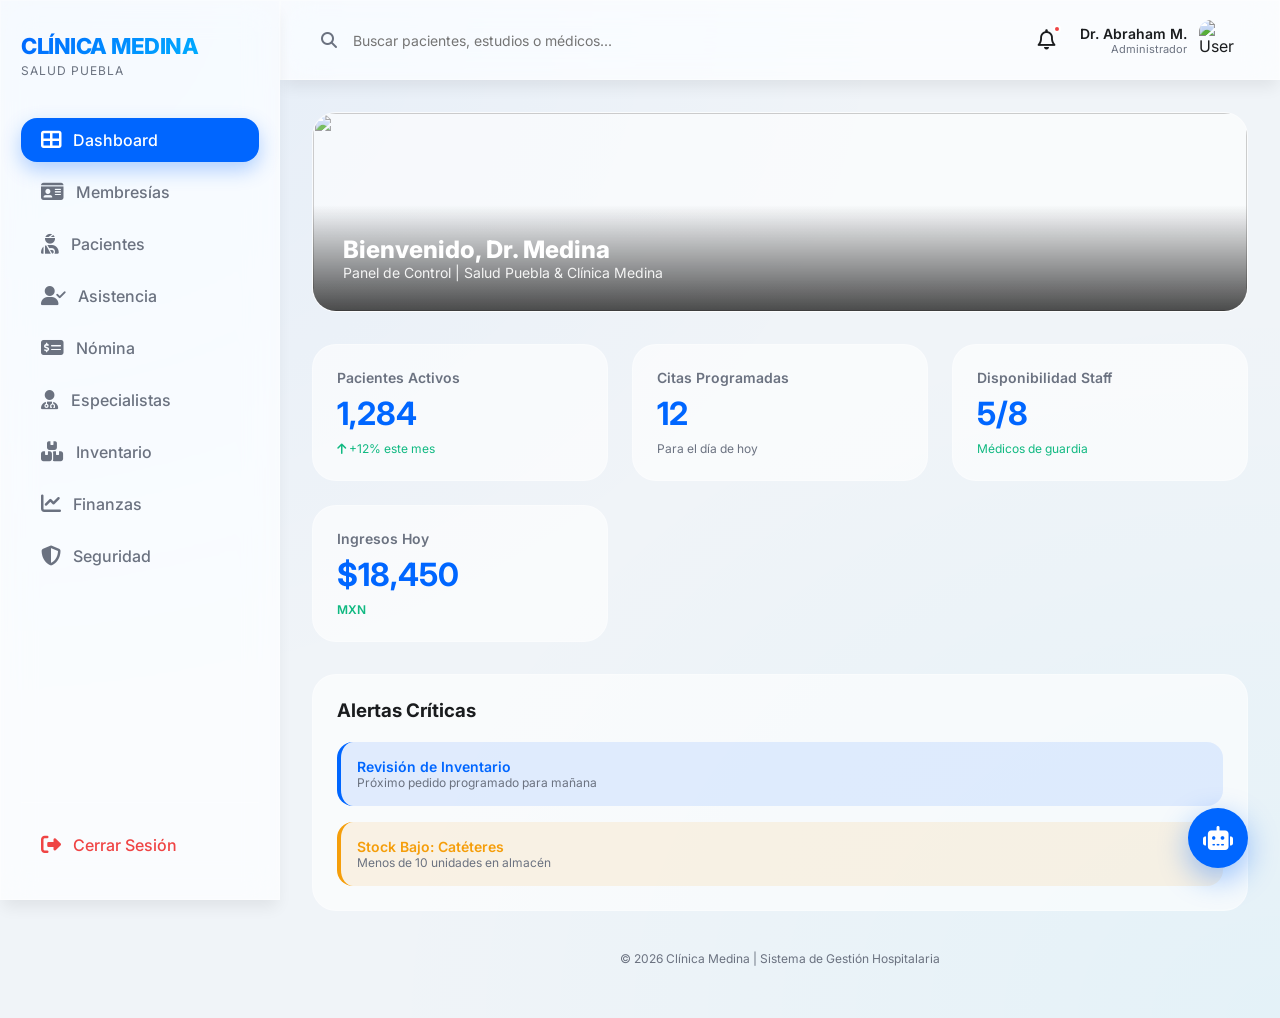
==== commit 0227b418: "Add files via upload" ====
--- a/proyecto/proyecto/index.html
+++ b/proyecto/proyecto/index.html
@@ -24,10 +24,6 @@
                     <i class="fas fa-th-large"></i>
                     <span>Dashboard</span>
                 </a>
-                <a class="nav-item" data-page="hemodialysis">
-                    <i class="fas fa-lungs"></i>
-                    <span>Hemodiálisis</span>
-                </a>
                 <a class="nav-item" data-page="memberships">
                     <i class="fas fa-id-card"></i>
                     <span>Membresías</span>
@@ -35,10 +31,6 @@
                 <a class="nav-item" data-page="patients">
                     <i class="fas fa-user-injured"></i>
                     <span>Pacientes</span>
-                </a>
-                <a class="nav-item" data-page="schedule">
-                    <i class="fas fa-calendar-alt"></i>
-                    <span>Agenda</span>
                 </a>
                 <a class="nav-item" data-page="attendance">
                     <i class="fas fa-user-check"></i>
@@ -115,14 +107,14 @@
                         <span style="font-size: 12px; color: var(--success);"><i class="fas fa-arrow-up"></i> +12% este mes</span>
                     </div>
                     <div class="glass-card stat-card">
-                        <span class="stat-label">Hemodiálisis Hoy</span>
-                        <span class="stat-value">42</span>
-                        <span style="font-size: 12px; color: var(--text-secondary);">12 en curso, 30 programadas</span>
+                        <span class="stat-label">Citas Programadas</span>
+                        <span class="stat-value">12</span>
+                        <span style="font-size: 12px; color: var(--text-secondary);">Para el día de hoy</span>
                     </div>
                     <div class="glass-card stat-card">
-                        <span class="stat-label">Máquinas Libres</span>
-                        <span class="stat-value">8/24</span>
-                        <span style="font-size: 12px; color: var(--warning);">2 en mantenimiento</span>
+                        <span class="stat-label">Disponibilidad Staff</span>
+                        <span class="stat-value">5/8</span>
+                        <span style="font-size: 12px; color: var(--success);">Médicos de guardia</span>
                     </div>
                     <div class="glass-card stat-card">
                         <span class="stat-label">Ingresos Hoy</span>
@@ -135,9 +127,9 @@
                     <div class="glass-card">
                         <h3 style="font-weight: 700; margin-bottom: 20px;">Alertas Críticas</h3>
                         <div style="display: flex; flex-direction: column; gap: 16px;">
-                            <div style="background: rgba(239, 68, 68, 0.1); padding: 16px; border-radius: 16px; border-left: 4px solid var(--danger);">
-                                <p style="font-weight: 600; font-size: 14px; color: var(--danger);">Mantenimiento Requerido</p>
-                                <p style="font-size: 12px; color: var(--text-secondary);">Máquina #04 Fresenius T500</p>
+                            <div style="background: rgba(0, 102, 255, 0.1); padding: 16px; border-radius: 16px; border-left: 4px solid var(--primary);">
+                                <p style="font-weight: 600; font-size: 14px; color: var(--primary);">Revisión de Inventario</p>
+                                <p style="font-size: 12px; color: var(--text-secondary);">Próximo pedido programado para mañana</p>
                             </div>
                             <div style="background: rgba(245, 158, 11, 0.1); padding: 16px; border-radius: 16px; border-left: 4px solid var(--warning);">
                                 <p style="font-weight: 600; font-size: 14px; color: var(--warning);">Stock Bajo: Catéteres</p>
@@ -149,12 +141,6 @@
             </section>
 
             <!-- Other pages will be added dynamically or pre-defined -->
-            <section id="page-hemodialysis" class="page-section fade-in">
-                <h2 style="margin-bottom: 24px; font-weight: 800;">Panel de Control Hemodiálisis</h2>
-                <div class="stats-grid" id="hemo-machines-grid">
-                    <!-- Machines cards will be injected here -->
-                </div>
-            </section>
 
             <section id="page-memberships" class="page-section fade-in">
                 <h2 style="margin-bottom: 24px; font-weight: 800;">Sistema de Membresías Salud Puebla</h2>
@@ -165,7 +151,7 @@
                         <ul style="font-size: 13px; color: var(--text-secondary); list-style: none; display: flex; flex-direction: column; gap: 8px;">
                             <li><i class="fas fa-check" style="color: var(--success);"></i> Consulta General Gratis</li>
                             <li><i class="fas fa-check" style="color: var(--success);"></i> 50% Ultrasonido</li>
-                            <li><i class="fas fa-check" style="color: var(--success);"></i> 11va Hemodialisis Gratis</li>
+                            <li><i class="fas fa-check" style="color: var(--success);"></i> Descuentos en Farmacia</li>
                         </ul>
                     </div>
                     <div class="glass-card" style="border-top: 4px solid var(--secondary);">
@@ -237,7 +223,7 @@
                 <div style="display: flex; justify-content: space-between; align-items: center; margin-bottom: 24px;">
                     <div>
                         <h2 style="font-weight: 800;">Inventario y Farmacia</h2>
-                        <p style="color: var(--text-secondary); font-size: 14px;">Control de medicamentos e insumos de hemodiálisis</p>
+                        <p style="color: var(--text-secondary); font-size: 14px;">Control de medicamentos e insumos médicos</p>
                     </div>
                     <div style="display: flex; gap: 12px;">
                         <button class="glass" onclick="openModal('medina-inv-movement-modal')" style="padding: 10px 20px; border-radius: 12px; background: rgba(0, 102, 255, 0.1); color: var(--primary); border: 1px solid var(--primary); font-weight: 600; cursor: pointer;">
@@ -397,25 +383,6 @@
                 </div>
             </section>
 
-            <section id="page-schedule" class="page-section fade-in">
-                <div style="display: flex; justify-content: space-between; align-items: center; margin-bottom: 24px;">
-                    <div>
-                        <h2 style="font-weight: 800;">Agenda de Hemodiálisis</h2>
-                        <p style="color: var(--text-secondary); font-size: 14px;">Control de máquinas y turnos semanales</p>
-                    </div>
-                    <div style="display: flex; gap: 20px;">
-                        <div class="glass-card" style="padding: 10px 20px; display: flex; flex-direction: column; align-items: center;">
-                            <span style="font-size: 11px; color: var(--text-secondary);">PACIENTES</span>
-                            <span id="medina-count-patients" style="font-size: 18px; font-weight: 800;">0</span>
-                        </div>
-                        <div class="glass-card" style="padding: 10px 20px; display: flex; flex-direction: column; align-items: center;">
-                            <span style="font-size: 11px; color: var(--text-secondary);">LIBRES</span>
-                            <span id="medina-count-available" style="font-size: 18px; font-weight: 800;">0</span>
-                        </div>
-                    </div>
-                </div>
-                <div class="glass-card" id="medinaAgendaContainer" style="padding: 0; overflow: hidden; height: calc(100vh - 250px);"></div>
-            </section>
 
             <!-- Attendance Section -->
             <section id="page-attendance" class="page-section fade-in">
@@ -624,36 +591,6 @@
             </footer>
         </main>
 
-        <!-- Agenda Modal -->
-        <div id="medinaAgendaModal" class="modal-overlay" style="display: none;">
-            <div class="glass-card modal-content" style="width: 450px;">
-                <div style="display: flex; justify-content: space-between; align-items: center; margin-bottom: 24px;">
-                    <h3 id="medina-apm-title">Detalles del Turno</h3>
-                    <i class="fas fa-times" onclick="closeMedinaAgendaModal()" style="cursor: pointer; opacity: 0.6;"></i>
-                </div>
-                <div style="display: flex; flex-direction: column; gap: 15px;">
-                    <input type="hidden" id="m-apm-day">
-                    <input type="hidden" id="m-apm-time">
-                    <input type="hidden" id="m-apm-machine">
-                    <input type="text" id="m-apm-name" placeholder="Nombre completo" class="glass" style="padding: 12px; border-radius: 10px; border: 1px solid var(--border); outline: none;">
-                    <div style="display: flex; gap: 10px;">
-                        <select id="m-apm-type" class="glass" style="flex:1; padding: 12px; border-radius: 10px; border: 1px solid var(--border);">
-                            <option value="fijo">Fijo</option>
-                            <option value="ocasion">Ocasión</option>
-                        </select>
-                        <select id="m-apm-status" class="glass" style="flex:1; padding: 12px; border-radius: 10px; border: 1px solid var(--border);">
-                            <option value="confirmado">Confirmado</option>
-                            <option value="en-sesion">En Sesión</option>
-                        </select>
-                    </div>
-                    <textarea id="m-apm-obs" placeholder="Observaciones..." class="glass" style="padding: 12px; border-radius: 10px; border: 1px solid var(--border); min-height: 80px;"></textarea>
-                    <div style="display: flex; gap: 10px;">
-                        <button id="m-apm-delete" onclick="deleteMedinaAgendaItem()" style="flex:1; padding: 12px; border-radius: 10px; border: 1px solid var(--danger); color: var(--danger); background: transparent;">Borrar</button>
-                        <button onclick="saveMedinaAgendaItem()" style="flex:2; padding: 12px; border-radius: 10px; background: var(--primary); color: white; border: none;">Guardar</button>
-                    </div>
-                </div>
-            </div>
-        </div>
 
         <!-- AI Assistant and other modals -->
         <div id="ai-assistant"><i class="fas fa-robot"></i></div>
@@ -706,7 +643,7 @@
                 <input type="text" id="m-p-name" placeholder="Nombre del Producto" class="glass" style="padding: 12px; border-radius: 10px; border: 1px solid var(--border); outline: none;">
                 <select id="m-p-category" class="glass" style="padding: 12px; border-radius: 10px; border: 1px solid var(--border);">
                     <option value="Medicamento">Medicamento</option>
-                    <option value="Hemodiálisis">Insumo Hemodiálisis</option>
+                    <option value="Insumos">Insumos Médicos</option>
                     <option value="General">General</option>
                 </select>
                 <div style="display: flex; gap: 10px;">
--- a/proyecto/proyecto/style.css
+++ b/proyecto/proyecto/style.css
@@ -281,133 +281,6 @@
     }
 }
 
-/* Agenda Grid Styling */
-#medinaAgendaContainer {
-    background: transparent;
-    display: flex;
-    flex-direction: column;
-}
-
-.medina-agenda-grid {
-    display: flex;
-    flex-direction: column;
-    height: 100%;
-}
-
-.medina-agenda-header {
-    display: grid;
-    grid-template-columns: 100px repeat(6, 1fr);
-    background: rgba(255, 255, 255, 0.4);
-    border-bottom: 1px solid var(--border);
-}
-
-.medina-agenda-row {
-    display: grid;
-    grid-template-columns: 100px repeat(6, 1fr);
-    border-bottom: 1px solid var(--border);
-    min-height: 150px;
-}
-
-.m-time-cell {
-    display: flex;
-    align-items: center;
-    justify-content: center;
-    background: rgba(255, 255, 255, 0.2);
-    font-weight: 800;
-    font-size: 14px;
-    color: var(--primary);
-}
-
-.m-day-col {
-    padding: 15px;
-    text-align: center;
-    font-weight: 700;
-    font-size: 12px;
-    color: var(--text-secondary);
-    text-transform: uppercase;
-}
-
-.m-agenda-cell {
-    padding: 10px;
-    border-left: 1px solid var(--border);
-}
-
-.m-machine-grid {
-    display: grid;
-    grid-template-columns: 1fr 1fr;
-    gap: 8px;
-    height: 100%;
-}
-
-.m-machine-slot {
-    background: rgba(255, 255, 255, 0.3);
-    border: 1px solid var(--border);
-    border-radius: 12px;
-    padding: 8px;
-    display: flex;
-    flex-direction: column;
-    gap: 4px;
-    transition: var(--transition);
-    min-height: 60px;
-    cursor: pointer;
-}
-
-.m-machine-slot:hover {
-    background: rgba(255, 255, 255, 0.6);
-    transform: translateY(-2px);
-}
-
-.m-machine-slot.empty {
-    border-style: dashed;
-    align-items: center;
-    justify-content: center;
-    opacity: 0.6;
-}
-
-.m-machine-slot.empty:hover {
-    opacity: 1;
-    border-color: var(--primary);
-}
-
-.m-slot-label {
-    font-size: 9px;
-    font-weight: 800;
-    color: var(--text-secondary);
-    opacity: 0.5;
-}
-
-.m-patient-card {
-    display: flex;
-    flex-direction: column;
-    gap: 4px;
-}
-
-.m-patient-name {
-    font-size: 12px;
-    font-weight: 700;
-    white-space: nowrap;
-    overflow: hidden;
-    text-overflow: ellipsis;
-}
-
-.m-patient-status {
-    font-size: 9px;
-    padding: 2px 8px;
-    border-radius: 50px;
-    align-self: flex-start;
-    font-weight: 700;
-    text-transform: uppercase;
-}
-
-.status-confirmado { background: rgba(16, 185, 129, 0.1); color: var(--success); }
-.status-en-camino { background: rgba(245, 158, 11, 0.1); color: var(--warning); }
-.status-en-sesion { background: rgba(0, 102, 255, 0.1); color: var(--primary); }
-
-.m-machine-slot.drag-over {
-    background: var(--primary-glow);
-    border-color: var(--primary);
-}
-
 .payroll-item:hover {
     background: rgba(0, 102, 255, 0.05);
 }
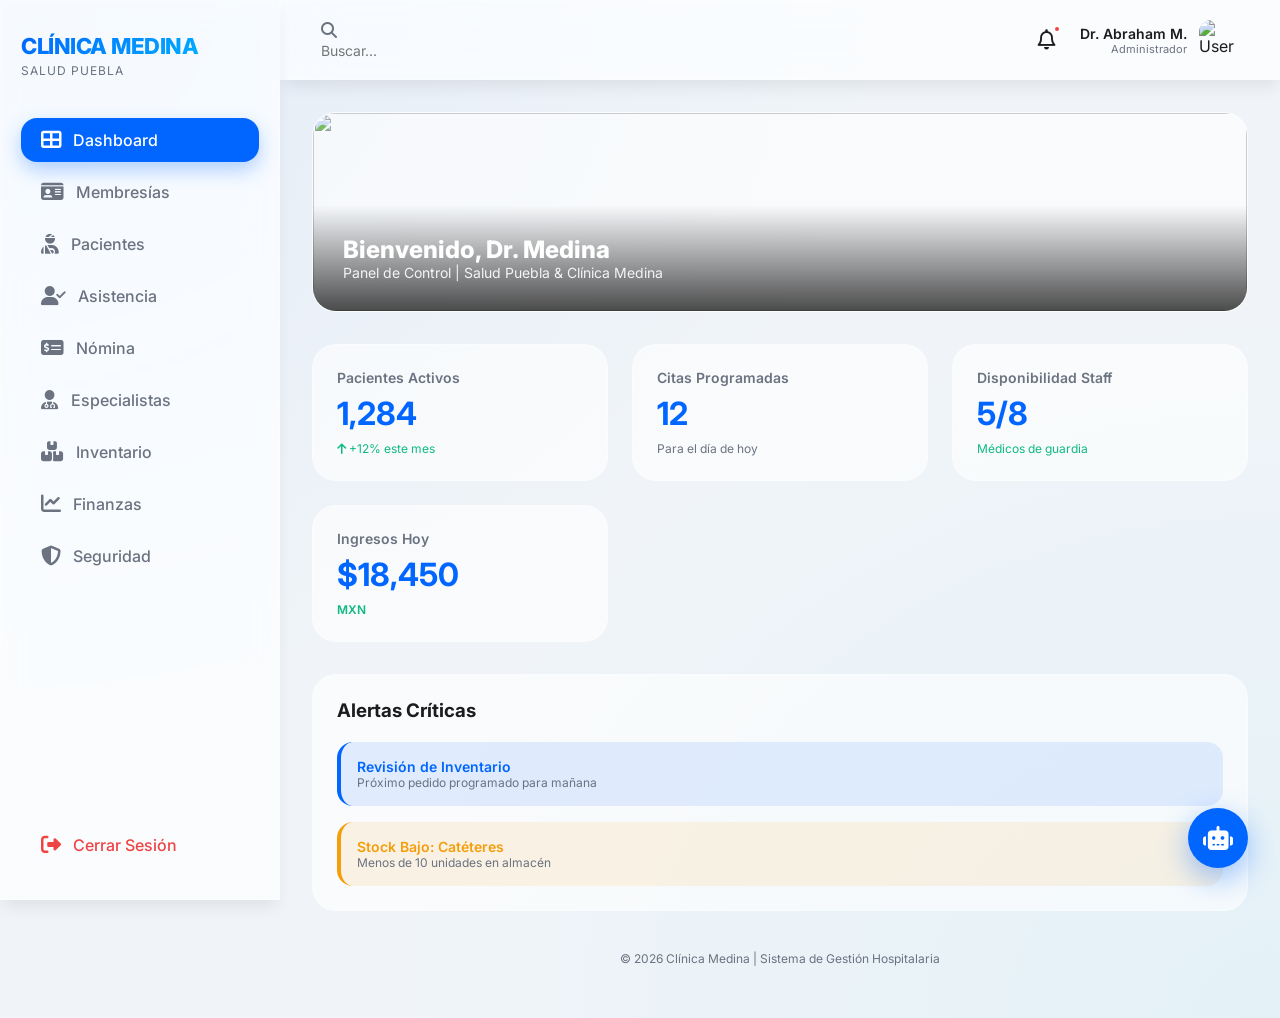
==== commit 600fc3cf: "Add files via upload" ====
--- a/proyecto/proyecto/index.html
+++ b/proyecto/proyecto/index.html
@@ -68,9 +68,14 @@
 
         <!-- Main Content Wrapper -->
         <header class="glass">
-            <div class="header-search">
-                <i class="fas fa-search" style="color: var(--text-secondary); margin-right: 12px;"></i>
-                <input type="text" placeholder="Buscar pacientes, estudios o médicos..." style="background: transparent; border: none; outline: none; width: 300px; font-size: 14px;">
+            <div style="display: flex; align-items: center; gap: 16px;">
+                <button id="mobile-menu-toggle" class="glass" style="width: 40px; height: 40px; display: none; align-items: center; justify-content: center; border-radius: 10px; cursor: pointer; border: 1px solid var(--border);">
+                    <i class="fas fa-bars"></i>
+                </button>
+                <div class="header-search">
+                    <i class="fas fa-search" style="color: var(--text-secondary); margin-right: 12px;"></i>
+                    <input type="text" placeholder="Buscar..." style="background: transparent; border: none; outline: none; width: 100%; font-size: 14px;">
+                </div>
             </div>
             <div class="header-actions" style="display: flex; align-items: center; gap: 24px;">
                 <div class="notification-bell" style="position: relative; cursor: pointer;">
@@ -175,27 +180,29 @@
                 </div>
                 
                 <div class="glass-card" style="margin-top: 32px;">
-                    <div style="display: flex; justify-content: space-between; align-items: center; margin-bottom: 24px;">
+                    <div style="display: flex; justify-content: space-between; align-items: center; margin-bottom: 24px; gap: 15px; flex-wrap: wrap;">
                         <h3 style="font-weight: 700;">Verificación de Membresía</h3>
                         <button class="glass" style="padding: 10px 20px; border-radius: 12px; background: var(--primary); color: white; border: none; font-weight: 600; cursor: pointer;">
                             <i class="fas fa-qrcode"></i> Escanear QR
                         </button>
                     </div>
-                    <table style="width: 100%; border-collapse: collapse; text-align: left;">
-                        <thead>
-                            <tr style="color: var(--text-secondary); font-size: 12px; text-transform: uppercase; letter-spacing: 1px;">
-                                <th style="padding: 16px 0;">Socio</th>
-                                <th>ID Membresía</th>
-                                <th>Tipo</th>
-                                <th>Vencimiento</th>
-                                <th>Estado</th>
-                                <th>Acciones</th>
-                            </tr>
-                        </thead>
-                        <tbody id="membership-list" style="font-size: 14px;">
-                            <!-- Members injected here -->
-                        </tbody>
-                    </table>
+                    <div class="table-container">
+                        <table style="width: 100%; border-collapse: collapse; text-align: left; min-width: 600px;">
+                            <thead>
+                                <tr style="color: var(--text-secondary); font-size: 12px; text-transform: uppercase; letter-spacing: 1px;">
+                                    <th style="padding: 16px 0;">Socio</th>
+                                    <th>ID Membresía</th>
+                                    <th>Tipo</th>
+                                    <th>Vencimiento</th>
+                                    <th>Estado</th>
+                                    <th>Acciones</th>
+                                </tr>
+                            </thead>
+                            <tbody id="membership-list" style="font-size: 14px;">
+                                <!-- Members injected here -->
+                            </tbody>
+                        </table>
+                    </div>
                 </div>
             </section>
             <section id="page-patients" class="page-section fade-in">
@@ -206,7 +213,7 @@
                     </button>
                 </div>
                 <div class="glass-card">
-                    <div style="display: grid; grid-template-columns: repeat(auto-fill, minmax(300px, 1fr)); gap: 20px;" id="patients-list">
+                    <div style="display: grid; grid-template-columns: repeat(auto-fill, minmax(280px, 1fr)); gap: 20px;" id="patients-list">
                         <!-- Patient profiles will be injected here -->
                     </div>
                 </div>
@@ -252,8 +259,8 @@
 
                 <div class="glass-card" style="margin-top: 24px;">
                     <h3 style="margin-bottom: 20px;">Existencias en Almacén</h3>
-                    <div style="overflow-x: auto;">
-                        <table style="width: 100%; border-collapse: collapse; text-align: left;">
+                    <div class="table-container">
+                        <table style="width: 100%; border-collapse: collapse; text-align: left; min-width: 600px;">
                             <thead>
                                 <tr style="color: var(--text-secondary); font-size: 11px; text-transform: uppercase;">
                                     <th style="padding: 12px 0;">Producto</th>
@@ -272,8 +279,8 @@
 
                 <div class="glass-card" style="margin-top: 24px;">
                     <h3 style="margin-bottom: 20px;">Historial de Movimientos</h3>
-                    <div style="overflow-x: auto;">
-                        <table style="width: 100%; border-collapse: collapse; text-align: left;">
+                    <div class="table-container">
+                        <table style="width: 100%; border-collapse: collapse; text-align: left; min-width: 500px;">
                             <thead>
                                 <tr style="color: var(--text-secondary); font-size: 11px; text-transform: uppercase;">
                                     <th style="padding: 12px 0;">Fecha</th>
@@ -316,14 +323,14 @@
                 </div>
 
                 <!-- Ingresos y Egresos Forms -->
-                <div style="display: grid; grid-template-columns: 1fr 1fr; gap: 24px; margin-top: 24px;">
+                <div class="stats-grid" style="grid-template-columns: repeat(auto-fit, minmax(320px, 1fr));">
                     <div class="glass-card">
                         <h3 style="margin-bottom: 20px; color: var(--success);">+ Registrar Ingreso</h3>
                         <div style="display: flex; flex-direction: column; gap: 15px;">
                             <input type="text" id="m-i-concepto" placeholder="Concepto de Ingreso" class="glass" style="padding: 12px; border-radius: 10px; border: 1px solid var(--border); outline: none;">
-                            <div style="display: flex; gap: 10px;">
-                                <input type="number" id="m-i-cantidad" placeholder="Monto ($)" class="glass" style="flex: 1; padding: 12px; border-radius: 10px; border: 1px solid var(--border); outline: none;">
-                                <input type="date" id="m-i-fecha" class="glass" style="flex: 1; padding: 12px; border-radius: 10px; border: 1px solid var(--border); outline: none;">
+                            <div style="display: flex; gap: 10px; flex-wrap: wrap;">
+                                <input type="number" id="m-i-cantidad" placeholder="Monto ($)" class="glass" style="flex: 1; min-width: 120px; padding: 12px; border-radius: 10px; border: 1px solid var(--border); outline: none;">
+                                <input type="date" id="m-i-fecha" class="glass" style="flex: 1; min-width: 120px; padding: 12px; border-radius: 10px; border: 1px solid var(--border); outline: none;">
                             </div>
                             <button onclick="saveMedinaIngreso()" style="width: 100%; padding: 12px; border-radius: 12px; background: var(--success); color: white; border: none; font-weight: 600; cursor: pointer;">
                                 <i class="fas fa-plus-circle"></i> Guardar Ingreso
@@ -335,9 +342,9 @@
                         <div style="display: flex; flex-direction: column; gap: 15px;">
                             <input type="text" id="m-g-concepto" placeholder="Concepto de Gasto" class="glass" style="padding: 12px; border-radius: 10px; border: 1px solid var(--border); outline: none;">
                             <input type="text" id="m-g-motivo" placeholder="Motivo/Detalle" class="glass" style="padding: 12px; border-radius: 10px; border: 1px solid var(--border); outline: none;">
-                            <div style="display: flex; gap: 10px;">
-                                <input type="number" id="m-g-cantidad" placeholder="Monto ($)" class="glass" style="flex: 1; padding: 12px; border-radius: 10px; border: 1px solid var(--border); outline: none;">
-                                <input type="date" id="m-g-fecha" class="glass" style="flex: 1; padding: 12px; border-radius: 10px; border: 1px solid var(--border); outline: none;">
+                            <div style="display: flex; gap: 10px; flex-wrap: wrap;">
+                                <input type="number" id="m-g-cantidad" placeholder="Monto ($)" class="glass" style="flex: 1; min-width: 120px; padding: 12px; border-radius: 10px; border: 1px solid var(--border); outline: none;">
+                                <input type="date" id="m-g-fecha" class="glass" style="flex: 1; min-width: 120px; padding: 12px; border-radius: 10px; border: 1px solid var(--border); outline: none;">
                             </div>
                             <button onclick="saveMedinaGasto()" style="width: 100%; padding: 12px; border-radius: 12px; background: var(--danger); color: white; border: none; font-weight: 600; cursor: pointer;">
                                 <i class="fas fa-minus-circle"></i> Guardar Gasto
@@ -347,11 +354,11 @@
                 </div>
 
                 <!-- History Tables -->
-                <div style="display: grid; grid-template-columns: 1fr 1fr; gap: 24px; margin-top: 24px;">
+                <div class="stats-grid" style="grid-template-columns: repeat(auto-fit, minmax(320px, 1fr));">
                     <div class="glass-card">
                         <h3 style="margin-bottom: 20px;">Historial de Ingresos</h3>
-                        <div style="overflow-x: auto; max-height: 400px;">
-                            <table style="width: 100%; border-collapse: collapse; text-align: left;">
+                        <div class="table-container" style="max-height: 400px;">
+                            <table style="width: 100%; border-collapse: collapse; text-align: left; min-width: 400px;">
                                 <thead>
                                     <tr style="color: var(--text-secondary); font-size: 11px; text-transform: uppercase;">
                                         <th style="padding: 12px 0;">Fecha</th>
@@ -366,8 +373,8 @@
                     </div>
                     <div class="glass-card">
                         <h3 style="margin-bottom: 20px;">Historial de Egresos</h3>
-                        <div style="overflow-x: auto; max-height: 400px;">
-                            <table style="width: 100%; border-collapse: collapse; text-align: left;">
+                        <div class="table-container" style="max-height: 400px;">
+                            <table style="width: 100%; border-collapse: collapse; text-align: left; min-width: 400px;">
                                 <thead>
                                     <tr style="color: var(--text-secondary); font-size: 11px; text-transform: uppercase;">
                                         <th style="padding: 12px 0;">Fecha</th>
@@ -393,7 +400,7 @@
                     </div>
                 </div>
 
-                <div style="display: grid; grid-template-columns: 1fr 2fr; gap: 24px;">
+                <div class="stats-grid" style="grid-template-columns: repeat(auto-fit, minmax(320px, 1fr));">
                     <div class="glass-card">
                         <h3 style="margin-bottom: 20px;">Registrar Asistencia</h3>
                         <div style="display: flex; flex-direction: column; gap: 15px;">
@@ -421,8 +428,8 @@
 
                     <div class="glass-card">
                         <h3 style="margin-bottom: 20px;">Bitácora de Hoy</h3>
-                        <div style="overflow-x: auto; max-height: 500px;">
-                            <table style="width: 100%; border-collapse: collapse; text-align: left;">
+                        <div class="table-container" style="max-height: 500px;">
+                            <table style="width: 100%; border-collapse: collapse; text-align: left; min-width: 500px;">
                                 <thead>
                                     <tr style="color: var(--text-secondary); font-size: 11px; text-transform: uppercase;">
                                         <th style="padding: 12px 0;">Foto</th>
@@ -451,7 +458,7 @@
                     </button>
                 </div>
 
-                <div style="display: grid; grid-template-columns: 300px 1fr; gap: 24px; min-height: 500px;">
+                <div class="stats-grid" style="grid-template-columns: repeat(auto-fit, minmax(300px, 1fr)); min-height: 500px;">
                     <!-- Employee List -->
                     <div class="glass-card" style="padding: 0; overflow: hidden; display: flex; flex-direction: column;">
                         <div style="padding: 20px; border-bottom: 1px solid var(--border);">
@@ -477,7 +484,7 @@
                         </div>
 
                         <!-- Period and Date -->
-                        <div style="display: grid; grid-template-columns: 2fr 1fr; gap: 20px;">
+                        <div class="stats-grid" style="grid-template-columns: repeat(auto-fit, minmax(200px, 1fr)); gap: 20px; margin-bottom: 0;">
                             <div class="glass" style="padding: 12px 15px; border-radius: 12px;">
                                 <label style="font-size: 10px; color: var(--text-secondary); display: block; margin-bottom: 5px; font-weight: 700; text-transform: uppercase;">Periodo de Nómina (ej. Quincena 1-15)</label>
                                 <input type="text" id="p-det-periodo" class="glass" placeholder="Quincena del 1-15 de Mayo" style="width: 100%; border: none; background: transparent; font-weight: 600; outline: none; border-bottom: 1px solid var(--border);">
@@ -488,7 +495,7 @@
                             </div>
                         </div>
 
-                        <div style="display: grid; grid-template-columns: repeat(3, 1fr); gap: 20px;">
+                        <div class="stats-grid" style="grid-template-columns: repeat(auto-fit, minmax(180px, 1fr)); gap: 20px; margin-bottom: 0;">
                             <div class="glass" style="padding: 20px; border-radius: 16px;">
                                 <label style="font-size: 11px; color: var(--text-secondary); text-transform: uppercase; font-weight: 700;">Salario Quincenal</label>
                                 <div style="display: flex; align-items: center; gap: 10px; margin-top: 5px;">
@@ -512,7 +519,7 @@
                             </div>
                         </div>
 
-                        <div style="display: grid; grid-template-columns: repeat(4, 1fr); gap: 15px;">
+                        <div class="stats-grid" style="grid-template-columns: repeat(auto-fit, minmax(140px, 1fr)); gap: 15px; margin-bottom: 0;">
                             <div class="glass" style="padding: 12px; border-radius: 16px;">
                                 <label style="font-size: 10px; color: var(--text-secondary); display: block; margin-bottom: 5px; font-weight: 700;">Faltas (Días)</label>
                                 <input type="number" id="p-det-faltas" oninput="updatePayrollCalculations()" class="glass" style="width: 100%; padding: 8px; border-radius: 8px; border: 1px solid var(--border);">
@@ -533,7 +540,7 @@
                             </div>
                         </div>
 
-                        <div style="display: grid; grid-template-columns: 1fr 1fr; gap: 15px;">
+                        <div class="stats-grid" style="grid-template-columns: repeat(auto-fit, minmax(200px, 1fr)); gap: 15px; margin-bottom: 0;">
                             <div class="glass" style="padding: 12px; border-radius: 16px;">
                                 <label style="font-size: 10px; color: var(--text-secondary); display: block; margin-bottom: 5px; font-weight: 700;">Otros Descuentos ($)</label>
                                 <input type="number" id="p-det-otros" oninput="updatePayrollCalculations()" class="glass" style="width: 100%; padding: 8px; border-radius: 8px; border: 1px solid var(--border);">
@@ -550,12 +557,12 @@
                             <small style="display: block; margin-top: 5px; color: var(--danger); font-weight: 600;">Retención: -$<span id="p-det-impuestos-desc">0</span></small>
                         </div>
 
-                        <div class="glass" style="margin-top: auto; padding: 25px; border-radius: 20px; background: linear-gradient(135deg, var(--primary), var(--secondary)); color: white; display: flex; justify-content: space-between; align-items: center;">
+                        <div class="glass" style="margin-top: auto; padding: 25px; border-radius: 20px; background: linear-gradient(135deg, var(--primary), var(--secondary)); color: white; display: flex; justify-content: space-between; align-items: center; flex-wrap: wrap; gap: 20px;">
                             <div>
                                 <h4 style="text-transform: uppercase; font-size: 12px; opacity: 0.8; font-weight: 700; letter-spacing: 1px;">Total Neto a Pagar</h4>
                                 <span style="font-size: 36px; font-weight: 900;">$<span id="p-det-total">0</span></span>
                             </div>
-                            <button onclick="saveMedinaPayrollData()" style="padding: 15px 30px; border-radius: 15px; background: white; color: var(--primary); border: none; font-weight: 800; cursor: pointer; box-shadow: 0 10px 20px rgba(0,0,0,0.1);">
+                            <button onclick="saveMedinaPayrollData()" style="padding: 15px 30px; border-radius: 15px; background: white; color: var(--primary); border: none; font-weight: 800; cursor: pointer; box-shadow: 0 10px 20px rgba(0,0,0,0.1); width: auto !important;">
                                 <i class="fas fa-save"></i> Guardar Nómina
                             </button>
                         </div>
@@ -594,7 +601,7 @@
 
         <!-- AI Assistant and other modals -->
         <div id="ai-assistant"><i class="fas fa-robot"></i></div>
-        <div id="ai-modal" class="glass" style="position: fixed; bottom: 100px; right: 32px; width: 350px; height: 500px; border-radius: 24px; display: none; z-index: 1001; overflow: hidden; box-shadow: var(--shadow-lg);">
+        <div id="ai-modal" class="glass" style="position: fixed; bottom: 100px; right: 32px; width: min(350px, 90vw); height: min(500px, 70vh); border-radius: 24px; display: none; z-index: 1001; overflow: hidden; box-shadow: var(--shadow-lg);">
             <div style="padding: 20px; background: var(--primary); color: white; display: flex; justify-content: space-between; align-items: center;">
                 <span style="font-weight: 600;">Medina AI Staff</span>
                 <i class="fas fa-times" id="close-ai" style="cursor: pointer;"></i>
@@ -605,7 +612,7 @@
 
     <!-- Patient Files Modal -->
     <div id="patient-files-modal" class="modal-overlay" style="display: none;">
-        <div class="glass-card modal-content" style="width: 500px;">
+        <div class="glass-card modal-content" style="width: min(500px, 95vw);">
             <div style="display: flex; justify-content: space-between; align-items: center; margin-bottom: 20px;">
                 <h3 id="modal-patient-name">Expediente</h3>
                 <i class="fas fa-times" onclick="closeModal('patient-files-modal')" style="cursor: pointer;"></i>
@@ -618,7 +625,7 @@
 
     <!-- Add Patient Modal -->
     <div id="add-patient-modal" class="modal-overlay" style="display: none;">
-        <div class="glass-card modal-content" style="width: 400px;">
+        <div class="glass-card modal-content" style="width: min(400px, 95vw);">
             <div style="display: flex; justify-content: space-between; align-items: center; margin-bottom: 20px;">
                 <h3>Nuevo Paciente</h3>
                 <i class="fas fa-times" onclick="closeModal('add-patient-modal')" style="cursor: pointer;"></i>
@@ -634,7 +641,7 @@
 
     <!-- Medina Product Modal -->
     <div id="medina-product-modal" class="modal-overlay" style="display: none;">
-        <div class="glass-card modal-content" style="width: 450px;">
+        <div class="glass-card modal-content" style="width: min(450px, 95vw);">
             <div style="display: flex; justify-content: space-between; align-items: center; margin-bottom: 24px;">
                 <h3 style="font-weight: 700;">Nuevo Producto / Insumo</h3>
                 <i class="fas fa-times" onclick="closeModal('medina-product-modal')" style="cursor: pointer; opacity: 0.6;"></i>
@@ -664,7 +671,7 @@
 
     <!-- Medina Movement Modal -->
     <div id="medina-inv-movement-modal" class="modal-overlay" style="display: none;">
-        <div class="glass-card modal-content" style="width: 400px;">
+        <div class="glass-card modal-content" style="width: min(400px, 95vw);">
             <div style="display: flex; justify-content: space-between; align-items: center; margin-bottom: 24px;">
                 <h3 style="font-weight: 700;">Registrar Movimiento</h3>
                 <i class="fas fa-times" onclick="closeModal('medina-inv-movement-modal')" style="cursor: pointer; opacity: 0.6;"></i>
--- a/proyecto/proyecto/style.css
+++ b/proyecto/proyecto/style.css
@@ -265,20 +265,171 @@
 }
 
 /* Responsive */
+@media (max-width: 1200px) {
+    :root {
+        --sidebar-width: 240px;
+    }
+}
+
 @media (max-width: 1024px) {
+    :root {
+        --sidebar-width: 80px;
+    }
     aside {
-        width: 80px;
         padding: 32px 10px;
+        align-items: center;
     }
     aside .brand h1, aside .brand p, aside .nav-item span {
         display: none;
     }
+    aside .nav-item {
+        justify-content: center;
+        padding: 12px;
+    }
+    header {
+        padding: 0 24px;
+    }
+}
+
+@media (max-width: 768px) {
+    :root {
+        --sidebar-width: 0px;
+        --header-height: 70px;
+    }
+    
+    aside {
+        left: -100%;
+        width: 280px !important;
+        transition: var(--transition);
+        box-shadow: 20px 0 50px rgba(0,0,0,0.1);
+    }
+    
+    aside.mobile-active {
+        left: 0;
+    }
+    
+    aside .brand h1, aside .brand p, aside .nav-item span {
+        display: block;
+    }
+    
+    aside .nav-item {
+        justify-content: flex-start;
+        padding: 12px 20px;
+    }
+
     main {
-        margin-left: 80px;
-    }
+        margin-left: 0;
+        padding: 20px;
+        padding-top: calc(var(--header-height) + 20px);
+    }
+
     header {
-        left: 80px;
-    }
+        left: 0;
+        padding: 0 20px;
+    }
+
+    .header-search input {
+        width: 150px !important;
+    }
+
+    .stats-grid {
+        grid-template-columns: 1fr;
+        gap: 16px;
+    }
+
+    .glass-card {
+        padding: 16px;
+    }
+
+    h2 {
+        font-size: 20px;
+    }
+
+    /* Stack grid layouts */
+    .page-section [style*="grid-template-columns"] {
+        grid-template-columns: 1fr !important;
+        gap: 16px !important;
+    }
+
+    /* Specific overrides for financial and payroll */
+    #page-financial > div[style*="grid-template-columns"],
+    #page-attendance > div[style*="grid-template-columns"],
+    #page-payroll > div[style*="grid-template-columns"] {
+        grid-template-columns: 1fr !important;
+    }
+
+    #page-payroll > div[style*="grid-template-columns"] {
+        min-height: auto !important;
+    }
+
+    #payroll-list {
+        max-height: 300px;
+    }
+
+    /* Tables */
+    .table-responsive {
+        width: 100%;
+        overflow-x: auto;
+        -webkit-overflow-scrolling: touch;
+        margin-bottom: 1rem;
+    }
+
+    table {
+        min-width: 600px;
+    }
+
+    /* Buttons */
+    .header-actions {
+        gap: 12px !important;
+    }
+    
+    .user-profile p {
+        display: none;
+    }
+
+    .glass-card .stat-value {
+        font-size: 24px;
+    }
+}
+
+@media (max-width: 480px) {
+    .header-search {
+        display: none;
+    }
+    
+    .brand h1 {
+        font-size: 18px;
+    }
+    
+    .modal-content {
+        width: 95% !important;
+        margin: 10px;
+    }
+    
+    .glass-card [style*="display: flex"] {
+        flex-direction: column;
+        align-items: stretch !important;
+    }
+    
+    button {
+        width: 100% !important;
+    }
+}
+
+/* Table container helper */
+.table-container {
+    overflow-x: auto;
+    width: 100%;
+}
+
+@media (max-width: 768px) {
+    #mobile-menu-toggle {
+        display: flex !important;
+    }
+}
+p, h1, h2, h3, h4, span {
+    word-wrap: break-word;
+    overflow-wrap: break-word;
 }
 
 .payroll-item:hover {
